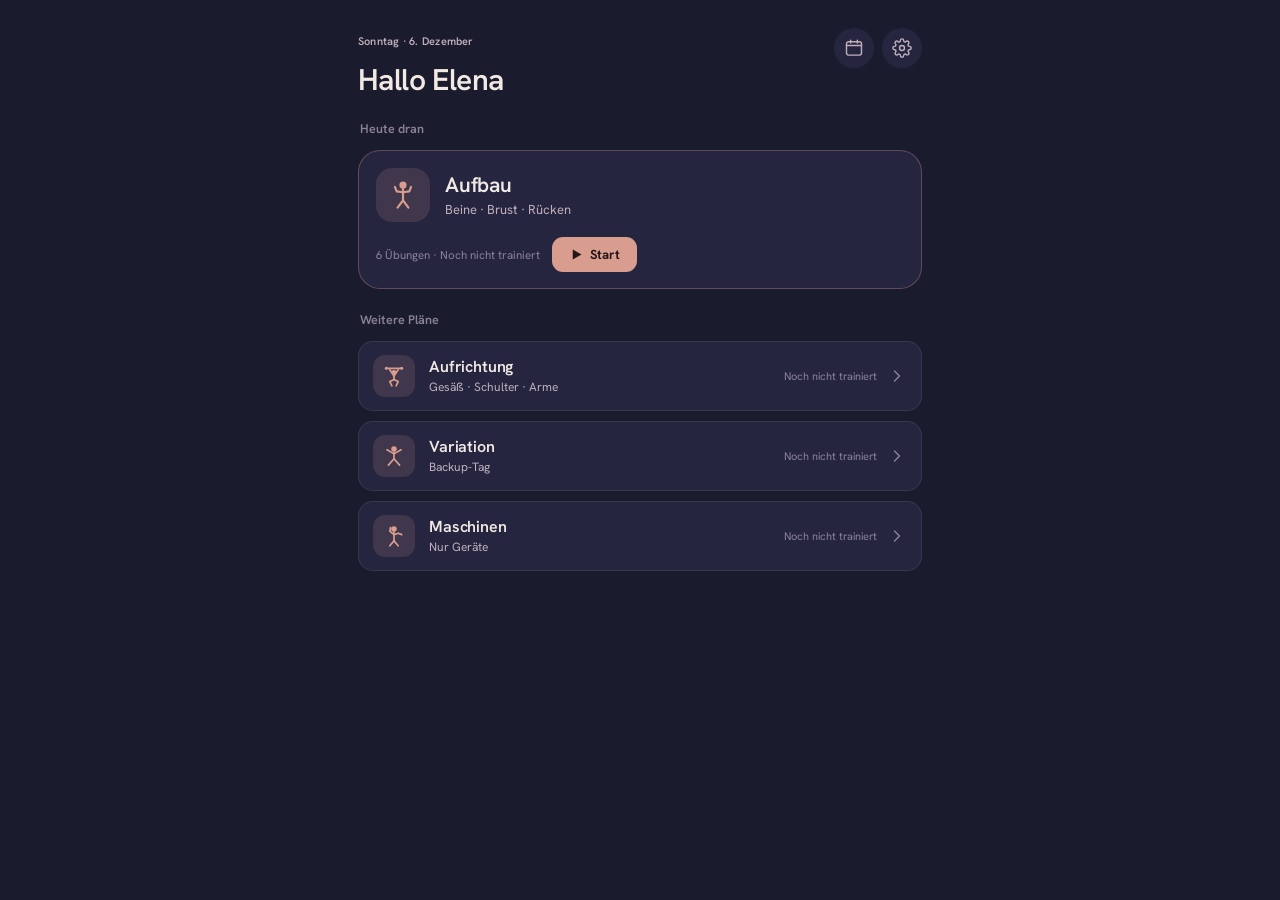
==== index.html @ 58142bbf "Redesign „Atelier" — Schritt 3: Aktives Training (Stepper-Logging) - Header mit Fortschritts-Ring (c" ====
<!DOCTYPE html>
<html lang="de">
<head>
  <meta charset="UTF-8" />
  <meta name="viewport" content="width=device-width, initial-scale=1.0, viewport-fit=cover" />
  <meta name="theme-color" content="#22223B" />
  <meta name="apple-mobile-web-app-capable" content="yes" />
  <meta name="apple-mobile-web-app-status-bar-style" content="black-translucent" />
  <meta name="apple-mobile-web-app-title" content="Gym" />
  <link rel="manifest" href="manifest.json" />
  <link rel="apple-touch-icon" href="icon-192.png" />
  <title>Gym</title>
  <link rel="preconnect" href="https://fonts.googleapis.com" />
  <link rel="preconnect" href="https://fonts.gstatic.com" crossorigin />
  <link href="https://fonts.googleapis.com/css2?family=Hanken+Grotesk:wght@400;500;600;700;800&display=swap" rel="stylesheet" />
  <link rel="stylesheet" href="styles.css" />
</head>
<body>
  <div id="app">
    <!-- Home -->
    <section id="view-home" class="view active">
      <header class="home-head">
        <div class="hh-row">
          <div>
            <p class="ovl" id="home-date">—</p>
            <h1 class="greeting">Hallo Elena</h1>
          </div>
          <div class="hh-actions">
            <button class="iconbtn" id="open-calendar" aria-label="Verlauf">
              <svg width="20" height="20" viewBox="0 0 24 24" fill="none" stroke="currentColor" stroke-width="1.7" stroke-linecap="round" stroke-linejoin="round"><rect x="3" y="4.5" width="18" height="16" rx="2.5"/><line x1="3" y1="9" x2="21" y2="9"/><line x1="8" y1="2.5" x2="8" y2="6"/><line x1="16" y1="2.5" x2="16" y2="6"/></svg>
            </button>
            <button class="iconbtn" id="open-settings" aria-label="Einstellungen">
              <svg width="20" height="20" viewBox="0 0 24 24" fill="none" stroke="currentColor" stroke-width="1.7" stroke-linecap="round" stroke-linejoin="round"><circle cx="12" cy="12" r="3"/><path d="M19.4 15a1.65 1.65 0 0 0 .33 1.82l.06.06a2 2 0 1 1-2.83 2.83l-.06-.06a1.65 1.65 0 0 0-1.82-.33 1.65 1.65 0 0 0-1 1.51V21a2 2 0 1 1-4 0v-.09A1.65 1.65 0 0 0 9 19.4a1.65 1.65 0 0 0-1.82.33l-.06.06a2 2 0 1 1-2.83-2.83l.06-.06a1.65 1.65 0 0 0 .33-1.82 1.65 1.65 0 0 0-1.51-1H3a2 2 0 1 1 0-4h.09A1.65 1.65 0 0 0 4.6 9a1.65 1.65 0 0 0-.33-1.82l-.06-.06a2 2 0 1 1 2.83-2.83l.06.06a1.65 1.65 0 0 0 1.82.33H9a1.65 1.65 0 0 0 1-1.51V3a2 2 0 1 1 4 0v.09a1.65 1.65 0 0 0 1 1.51 1.65 1.65 0 0 0 1.82-.33l.06-.06a2 2 0 1 1 2.83 2.83l-.06.06a1.65 1.65 0 0 0-.33 1.82V9a1.65 1.65 0 0 0 1.51 1H21a2 2 0 1 1 0 4h-.09a1.65 1.65 0 0 0-1.51 1z"/></svg>
            </button>
          </div>
        </div>
      </header>
      <div id="home-today"></div>
      <div id="home-recap"></div>
      <div id="home-plans"></div>
    </section>

    <!-- Calendar / Verlauf -->
    <section id="view-calendar" class="view">
      <header class="workout-header">
        <button class="icon-btn back-btn" id="back-from-calendar" aria-label="Zurück">
          <svg width="22" height="22" viewBox="0 0 24 24" fill="none" stroke="currentColor" stroke-width="1.8" stroke-linecap="round" stroke-linejoin="round"><polyline points="15 18 9 12 15 6"/></svg>
        </button>
        <div class="workout-title-wrap"><h2>Verlauf</h2></div>
        <div class="spacer"></div>
      </header>
      <div class="calendar-nav">
        <button class="icon-btn" id="cal-prev" aria-label="Vorheriger Monat">
          <svg width="20" height="20" viewBox="0 0 24 24" fill="none" stroke="currentColor" stroke-width="1.8" stroke-linecap="round" stroke-linejoin="round"><polyline points="15 18 9 12 15 6"/></svg>
        </button>
        <span class="calendar-month" id="cal-month">—</span>
        <button class="icon-btn" id="cal-next" aria-label="Nächster Monat">
          <svg width="20" height="20" viewBox="0 0 24 24" fill="none" stroke="currentColor" stroke-width="1.8" stroke-linecap="round" stroke-linejoin="round"><polyline points="9 18 15 12 9 6"/></svg>
        </button>
      </div>
      <div class="calendar-weekdays">
        <span>Mo</span><span>Di</span><span>Mi</span><span>Do</span><span>Fr</span><span>Sa</span><span>So</span>
      </div>
      <div class="calendar-grid" id="cal-grid"></div>
      <div class="calendar-detail" id="cal-detail"></div>
    </section>

    <!-- Workout -->
    <section id="view-workout" class="view">
      <header class="wk-head">
        <button class="iconbtn ghost back-btn" id="back-home" aria-label="Zurück">
          <svg width="22" height="22" viewBox="0 0 24 24" fill="none" stroke="currentColor" stroke-width="1.7" stroke-linecap="round" stroke-linejoin="round"><polyline points="15 18 9 12 15 6"/></svg>
        </button>
        <div class="wk-title">
          <h2 id="workout-title">Aufbau</h2>
          <p class="wk-sub" id="workout-sub"></p>
        </div>
        <div class="wk-ring" id="workout-ring" style="--p:0">
          <span id="workout-ring-label">0<i>/0</i></span>
        </div>
      </header>
      <p class="wk-tonnage" id="workout-tonnage" aria-live="polite"></p>

      <div class="warmup-banner" id="warmup-banner">
        <button class="warmup-chip" id="warmup-toggle">
          <span class="wu-left">
            <i class="wu-check" id="warmup-check"><svg width="12" height="12" viewBox="0 0 24 24" fill="none" stroke="currentColor" stroke-width="3" stroke-linecap="round" stroke-linejoin="round"><polyline points="20 6 9 17 4 12"/></svg></i>
            <span id="warmup-label">Warm-up</span>
          </span>
          <span class="wu-meta" id="warmup-meta">0/0</span>
        </button>
        <div class="warmup-content" id="warmup-content"></div>
      </div>

      <div class="exercise-list" id="exercise-list"></div>

      <button class="finish-btn" id="finish-workout">Training beenden</button>
    </section>

    <!-- Settings -->
    <section id="view-settings" class="view">
      <header class="workout-header">
        <button class="icon-btn back-btn" id="back-from-settings" aria-label="Zurück">
          <svg width="22" height="22" viewBox="0 0 24 24" fill="none" stroke="currentColor" stroke-width="1.8" stroke-linecap="round" stroke-linejoin="round"><polyline points="15 18 9 12 15 6"/></svg>
        </button>
        <div class="workout-title-wrap"><h2>Einstellungen</h2></div>
        <div class="spacer"></div>
      </header>
      <div class="settings-list">
        <label class="setting-row">
          <span>Timer-Sound</span>
          <input type="checkbox" id="setting-sound" />
          <span class="switch"></span>
        </label>
        <label class="setting-row">
          <span>Vibration</span>
          <input type="checkbox" id="setting-vibration" />
          <span class="switch"></span>
        </label>
        <label class="setting-row">
          <span>Standard-Pause (Sek.)</span>
          <input type="number" id="setting-rest" min="15" max="600" step="15" />
        </label>

        <div class="settings-section">Daten</div>
        <div class="setting-row split">
          <button class="text-btn" id="export-data">Exportieren</button>
          <button class="text-btn" id="import-data">Importieren</button>
        </div>

        <div class="settings-section danger-section">Zurücksetzen</div>
        <div class="setting-row">
          <span>Alle Daten löschen</span>
          <button class="text-btn danger-btn" id="reset-data">Zurücksetzen</button>
        </div>

        <p class="settings-footer">Deine Daten werden nur lokal auf diesem Gerät gespeichert.</p>
        <p class="settings-footer" id="storage-status"></p>
      </div>
    </section>

    <!-- Session-Summary nach "Training beenden" -->
    <div id="session-summary" class="session-summary hidden">
      <div class="session-summary-card">
        <div class="session-summary-title">Heute bewegt</div>
        <div>
          <span class="session-summary-value" id="session-summary-value">0</span>
          <span class="session-summary-unit">kg</span>
        </div>
      </div>
    </div>

    <!-- Rest-Timer Overlay -->
    <div id="timer-overlay" class="overlay hidden">
      <div class="timer-card">
        <p class="timer-label">Pause</p>
        <div class="timer-display" id="timer-display">01:30</div>
        <div class="timer-actions">
          <button class="text-btn" id="timer-minus">−15s</button>
          <button class="text-btn primary" id="timer-skip">Überspringen</button>
          <button class="text-btn" id="timer-plus">+15s</button>
        </div>
      </div>
    </div>

    <!-- Bottom Sheet (Confirm-Ersatz) -->
    <div id="sheet" class="sheet hidden" role="dialog" aria-modal="true">
      <div class="sheet-card">
        <h3 id="sheet-title"></h3>
        <p id="sheet-message"></p>
        <div class="sheet-actions">
          <button class="text-btn" id="sheet-cancel">Abbrechen</button>
          <button class="text-btn primary" id="sheet-confirm">OK</button>
        </div>
      </div>
    </div>

    <!-- Auswahl-Sheet (z. B. Alternativübungen) -->
    <div id="picker" class="sheet hidden" role="dialog" aria-modal="true">
      <div class="sheet-card">
        <h3 id="picker-title"></h3>
        <div id="picker-list" class="picker-list"></div>
        <div class="sheet-actions">
          <button class="text-btn" id="picker-cancel">Abbrechen</button>
        </div>
      </div>
    </div>

    <!-- Export-Fallback-Dialog (wenn Clipboard nicht verfügbar) -->
    <div id="export-dialog" class="sheet hidden" role="dialog" aria-modal="true">
      <div class="sheet-card">
        <h3>Daten exportieren</h3>
        <p>Markiere den Text und kopiere ihn manuell. Speichere ihn dann an einem sicheren Ort.</p>
        <textarea id="export-textarea" readonly rows="8"></textarea>
        <div class="sheet-actions">
          <button class="text-btn" id="export-dialog-close">Schliessen</button>
          <button class="text-btn primary" id="export-copy">Kopieren</button>
        </div>
      </div>
    </div>

    <!-- Import-Fallback-Dialog -->
    <div id="import-dialog" class="sheet hidden" role="dialog" aria-modal="true">
      <div class="sheet-card">
        <h3>Daten importieren</h3>
        <p>Füge hier den zuvor exportierten JSON-Text ein.</p>
        <textarea id="import-textarea" rows="8" placeholder='{"schemaVersion":1,...}'></textarea>
        <div class="sheet-actions">
          <button class="text-btn" id="import-dialog-close">Abbrechen</button>
          <button class="text-btn primary" id="import-apply">Übernehmen</button>
        </div>
      </div>
    </div>
  </div>

  <script src="exercises.js"></script>
  <script src="plan.js"></script>
  <script src="app.js"></script>
</body>
</html>
---- styles.css ----
:root {
  /* ── Atelier-Tokens (Redesign) ───────────────────────────── */
  /* Flächen */
  --bg: #1B1B2E;
  --surface: #252540;
  --surface-2: #31314F;
  --line: rgba(242, 233, 228, 0.09);

  /* Text */
  --text: #F2E9E4;
  --dim: #C0AFBA;
  --muted: #8B8298;

  /* Akzent (warmes Clay) */
  --accent: #D89D8E;
  --on-accent: #26161A;
  --accent-soft: rgba(216, 157, 142, 0.15);
  --accent-line: rgba(216, 157, 142, 0.32);

  /* Radien */
  --r: 22px;
  --r-sm: 15px;
  --r-xs: 11px;

  /* Typo */
  --ui: "Hanken Grotesk", -apple-system, BlinkMacSystemFont, system-ui, sans-serif;

  /* ── Alias / Bestand (bis alle Screens umgebaut sind) ────── */
  --text-dim: var(--dim);
  --accent-strong: #E3B4A6;
  --danger: #E5A8A1;
  --radius: var(--r-sm);
  --radius-lg: var(--r);
  --shadow: none;
  --font: var(--ui);
}

* {
  box-sizing: border-box;
  -webkit-tap-highlight-color: transparent;
}

html, body {
  margin: 0;
  padding: 0;
  background: var(--bg);
  color: var(--text);
  font-family: var(--font);
  font-size: 16px;
  line-height: 1.5;
  -webkit-font-smoothing: antialiased;
  overscroll-behavior-y: contain;
}

body {
  min-height: 100vh;
  padding: env(safe-area-inset-top) env(safe-area-inset-right) env(safe-area-inset-bottom) env(safe-area-inset-left);
}

button {
  font-family: inherit;
  font-size: inherit;
  border: none;
  background: none;
  color: inherit;
  cursor: pointer;
}

input, textarea {
  font-family: inherit;
  font-size: 16px; /* ≥16px → kein iOS-Safari-Zoom beim Fokus */
  color: inherit;
}

h1, h2, h3 {
  margin: 0;
  font-weight: 600;
  letter-spacing: -0.01em;
}

/* Views */
.view {
  display: none;
  min-height: 100vh;
  padding: 20px 18px 100px;
  max-width: 600px;
  margin: 0 auto;
  animation: fadeIn 0.22s ease;
}

.view.active { display: block; }

@keyframes fadeIn {
  from { opacity: 0; transform: translateY(4px); }
  to   { opacity: 1; transform: translateY(0); }
}

/* ── Geteilte Bausteine (Atelier) ── */
.ovl { font-size: 11px; font-weight: 600; color: var(--dim); letter-spacing: .02em; margin: 0; display: inline-block; white-space: nowrap; }
.section-label { font-size: 12.5px; font-weight: 600; color: var(--muted); margin: 0 2px 11px; }
.rest-label-sec { margin-top: 22px; }

.iconbtn {
  width: 40px; height: 40px; border-radius: 50%;
  background: var(--surface); color: var(--dim);
  display: grid; place-items: center; flex: 0 0 auto;
  transition: background .18s, color .18s;
}
.iconbtn:active { background: var(--surface-2); color: var(--text); }
.iconbtn.ghost { background: transparent; }
.iconbtn.ghost:active { background: var(--surface); }

.mascot, .mascot svg { display: block; width: 100%; height: 100%; }
.figure, .figure svg { display: block; width: 100%; height: 100%; }

/* ── Home ── */
.home-head { padding: 8px 0 18px; }
.hh-row { display: flex; justify-content: space-between; align-items: flex-start; gap: 12px; }
.hh-actions { display: flex; gap: 8px; flex: 0 0 auto; }
.greeting { margin: 5px 0 0; font-weight: 600; font-size: 30px; letter-spacing: -0.02em; white-space: nowrap; }

.today-card {
  display: flex; flex-direction: column; gap: 15px; width: 100%; text-align: left;
  background: var(--surface); border: 1px solid var(--accent-line); border-radius: var(--r);
  padding: 17px 17px 16px; margin-bottom: 8px;
  transition: transform .14s, background .14s;
}
.today-card:active { transform: scale(0.99); }
.today-top { display: flex; align-items: center; gap: 15px; }
.today-mascot { width: 54px; height: 54px; flex: 0 0 auto; border-radius: 16px; background: var(--accent-soft); color: var(--accent); display: grid; place-items: center; padding: 9px; }
.today-main { flex: 1; min-width: 0; display: flex; flex-direction: column; gap: 3px; }
.today-name { font-size: 21px; font-weight: 600; letter-spacing: -0.01em; }
.today-muscles { font-size: 13px; color: var(--dim); }
.today-foot { display: flex; align-items: center; justify-content: space-between; gap: 12px; }
.today-meta { font-size: 11.5px; color: var(--muted); }
.today-go { flex: 0 0 auto; display: inline-flex; align-items: center; gap: 6px; font-size: 13px; font-weight: 700; color: var(--on-accent); background: var(--accent); padding: 9px 17px; border-radius: var(--r-xs); }

.recap { display: grid; grid-template-columns: repeat(3, 1fr); background: var(--surface); border: 1px solid var(--line); border-radius: var(--r-sm); overflow: hidden; }
.recap-cell { display: flex; flex-direction: column; align-items: center; gap: 3px; padding: 15px 4px; position: relative; }
.recap-cell + .recap-cell::before { content: ''; position: absolute; left: 0; top: 24%; height: 52%; width: 1px; background: var(--line); }
.recap-n { font-size: 21px; font-weight: 700; letter-spacing: -0.02em; color: var(--accent); font-variant-numeric: tabular-nums; white-space: nowrap; }
.recap-l { font-size: 10.5px; font-weight: 500; color: var(--muted); white-space: nowrap; }

.day-list { display: flex; flex-direction: column; gap: 10px; }
.day-card {
  display: flex; align-items: center; gap: 14px; width: 100%;
  background: var(--surface); border: 1px solid var(--line); border-radius: var(--r-sm);
  padding: 13px 14px; text-align: left; transition: transform .14s, background .14s;
}
.day-card:active { transform: scale(0.985); background: var(--surface-2); }
.day-badge { width: 42px; height: 42px; flex: 0 0 auto; border-radius: 12px; display: grid; place-items: center; padding: 7px; color: var(--accent); background: var(--accent-soft); }
.day-main { flex: 1; min-width: 0; display: flex; flex-direction: column; gap: 2px; }
.day-name { font-size: 16px; font-weight: 600; letter-spacing: -0.01em; }
.day-muscles { font-size: 12px; color: var(--dim); }
.day-last { font-size: 11px; color: var(--muted); flex: 0 0 auto; white-space: nowrap; }
.day-chev { color: var(--muted); flex: 0 0 auto; margin-left: -4px; display: grid; place-items: center; }

/* Header (Workout, Settings) */
.workout-header {
  display: flex; align-items: center; gap: 12px;
  padding: 6px 0 20px;
}

.icon-btn {
  width: 40px; height: 40px;
  display: grid; place-items: center;
  color: var(--text-dim);
  border-radius: 20px;
  flex-shrink: 0;
}
.icon-btn:active { background: var(--surface); }

.workout-title-wrap { flex: 1; min-width: 0; }
.workout-title-wrap h2 {
  font-size: 22px;
  white-space: nowrap;
  overflow: hidden;
  text-overflow: ellipsis;
}
.workout-progress {
  margin: 2px 0 0;
  font-size: 13px;
  color: var(--text-dim);
  white-space: nowrap;
  overflow: hidden;
  text-overflow: ellipsis;
}
.spacer { width: 40px; flex-shrink: 0; }

/* ── Workout-Header (Atelier) ── */
.wk-head { display: flex; align-items: center; gap: 12px; padding: 6px 0 16px; }
.wk-title { flex: 1; min-width: 0; }
.wk-title h2 { margin: 0; font-size: 24px; font-weight: 600; letter-spacing: -0.02em; white-space: nowrap; overflow: hidden; text-overflow: ellipsis; }
.wk-sub { margin: 2px 0 0; font-size: 12.5px; color: var(--dim); white-space: nowrap; overflow: hidden; text-overflow: ellipsis; }
.wk-ring { width: 48px; height: 48px; flex: 0 0 auto; border-radius: 50%;
  background: conic-gradient(var(--accent) calc(var(--p) * 1%), var(--surface-2) 0); display: grid; place-items: center; }
.wk-ring span { width: 38px; height: 38px; border-radius: 50%; background: var(--bg); display: flex; align-items: center; justify-content: center;
  font-size: 12px; font-weight: 700; font-variant-numeric: tabular-nums; white-space: nowrap; letter-spacing: -0.02em; }
.wk-ring span i { color: var(--muted); font-style: normal; font-weight: 500; font-size: 9.5px; }
.wk-tonnage { margin: -6px 0 14px; text-align: right; font-size: 12px; font-weight: 600; color: var(--accent);
  font-variant-numeric: tabular-nums; min-height: 15px; }

/* ── Warm-up-Chip ── */
.warmup-banner { margin-bottom: 13px; }
.warmup-chip { display: flex; align-items: center; justify-content: space-between; width: 100%;
  background: var(--surface); border: 1px solid var(--line); border-radius: var(--r-sm); padding: 11px 15px; transition: background .15s; }
.warmup-chip:active { background: var(--surface-2); }
.wu-left { display: flex; align-items: center; gap: 9px; font-size: 13.5px; font-weight: 500; }
.wu-check { width: 19px; height: 19px; flex: 0 0 auto; border-radius: 50%; display: grid; place-items: center;
  background: var(--surface-2); color: transparent; transition: background .15s, color .15s; }
.wu-check.on { background: var(--accent); color: var(--on-accent); }
.wu-meta { font-size: 11.5px; color: var(--muted); }
.warmup-content { display: none; padding: 4px 4px 2px; }
.warmup-banner.open .warmup-content { display: block; }
.warmup-item { display: flex; align-items: center; gap: 11px; padding: 9px 4px; border-top: 1px solid var(--line); font-size: 13px; color: var(--dim); }
.warmup-item:first-of-type { border-top: none; }
.warmup-item.done .warmup-text { color: var(--muted); text-decoration: line-through; }
.warmup-check { width: 26px; height: 26px; flex: 0 0 auto; border-radius: 8px; background: var(--surface-2);
  border: 1px solid var(--line); display: grid; place-items: center; color: var(--muted); transition: all .15s; }
.warmup-check:active { transform: scale(0.94); }
.warmup-check.done { background: var(--accent); border-color: var(--accent); color: var(--on-accent); }
.warmup-check.done svg { display: block; }
.warmup-check svg { display: none; }
.warmup-text { flex: 1; line-height: 1.4; }

/* ── Übungs-Karte (Atelier) ── */
.exercise-list { display: flex; flex-direction: column; gap: 11px; }
.ex-card { background: var(--surface); border: 1px solid var(--line); border-radius: var(--r); padding: 16px; scroll-margin-top: 12px; }
.ex-card.open { border-color: var(--accent-line); }
.ex-head { display: flex; align-items: center; gap: 13px; width: 100%; text-align: left; }
.ex-figure { width: 54px; height: 54px; flex: 0 0 auto; border-radius: 14px; background: var(--bg); padding: 5px; overflow: hidden; }
.ex-figure svg { width: 100%; height: 100%; display: block; }
.ex-meta { flex: 1; min-width: 0; }
.ex-meta h3 { margin: 0; font-size: 17px; font-weight: 600; letter-spacing: -0.01em; }
.ex-meta p { margin: 3px 0 0; font-size: 12px; color: var(--dim); }
.ex-pos { font-size: 12px; font-weight: 600; color: var(--muted); font-variant-numeric: tabular-nums; flex: 0 0 auto; }
.ex-chev { color: var(--muted); flex: 0 0 auto; display: grid; place-items: center; transition: transform .2s ease; }
.ex-card.open .ex-chev { transform: rotate(180deg); }
.ex-body { display: none; margin-top: 14px; }
.ex-card.open .ex-body { display: block; }

/* Overload-Hinweis */
.oh-hint { display: flex; align-items: center; gap: 7px; font-size: 12px; color: var(--dim);
  background: var(--accent-soft); border-radius: var(--r-xs); padding: 9px 12px; margin: 0 0 12px; }
.oh-hint svg { color: var(--accent); flex: 0 0 auto; }
.oh-hint b { color: var(--text); font-weight: 600; }

/* Satz-Stack */
.set-stack { display: flex; flex-direction: column; gap: 9px; }
.set { display: flex; align-items: center; gap: 10px; padding: 7px 4px; border-radius: var(--r-sm); }
.set-n { width: 20px; flex: 0 0 auto; text-align: center; font-size: 13px; font-weight: 700; color: var(--muted); font-variant-numeric: tabular-nums; }
.set.done { opacity: .5; }
.set.next { opacity: .62; }
.set.active { background: var(--accent-soft); padding: 11px 9px; margin: 0 -5px; }
.set-read { flex: 1; font-size: 15px; font-weight: 600; color: var(--text); font-variant-numeric: tabular-nums; }
.set-read i { font-style: normal; color: var(--muted); font-weight: 500; margin: 0 6px; }
.set-mark { width: 30px; height: 30px; flex: 0 0 auto; border-radius: 9px; border: 1.6px solid var(--line); display: grid; place-items: center; color: var(--on-accent); }
.set-mark.ok { background: var(--accent); border-color: var(--accent); }

/* Stepper (Hybrid: ± und Tippen) */
.stepper { flex: 1; display: flex; align-items: center; justify-content: space-between; background: var(--bg); border-radius: 11px; padding: 4px; gap: 2px; }
.stepper .step { width: 34px; height: 34px; flex: 0 0 auto; border-radius: 8px; display: grid; place-items: center; color: var(--text); transition: background .12s; }
.stepper .step:active { background: var(--surface-2); }
.stepper .val { display: flex; align-items: baseline; gap: 3px; min-width: 0; }
.stepper .val input { width: 3.2ch; border: none; background: none; outline: none; color: var(--text); text-align: center;
  font: inherit; font-size: 16px; font-weight: 700; font-variant-numeric: tabular-nums; padding: 0; }
.stepper .val i { font-style: normal; font-size: 10px; font-weight: 600; color: var(--muted); }
.set-go { width: 42px; height: 42px; flex: 0 0 auto; border-radius: 12px; background: var(--accent); color: var(--on-accent); display: grid; place-items: center; transition: transform .12s; }
.set-go:active { transform: scale(0.92); }

/* aktiver Satz, seitengetrennt (L/R) */
.set.active.split { align-items: center; }
.set.active.split .set-sides { flex: 1; display: flex; flex-direction: column; gap: 8px; min-width: 0; }
.set.active.split .side { display: flex; align-items: center; gap: 8px; }
.set.active.split .side-l { width: 14px; flex: 0 0 auto; font-size: 12px; font-weight: 700; color: var(--muted); text-align: center; }

/* Segmented Control (L/R) */
.seg { display: flex; background: var(--bg); border: 1px solid var(--line); border-radius: var(--r-sm); padding: 4px; margin-bottom: 12px; }
.seg button { flex: 1; padding: 9px; font-size: 13px; font-weight: 600; color: var(--dim); border-radius: calc(var(--r-sm) - 4px); transition: .15s; }
.seg button.on { background: var(--accent); color: var(--on-accent); }

/* Notiz im Training */
.note-toggle { display: flex; align-items: center; gap: 9px; width: 100%; text-align: left; margin-top: 14px;
  padding: 11px 13px; background: var(--bg); border: 1px dashed var(--line); border-radius: var(--r-sm); font-size: 12.5px; color: var(--dim); transition: border-color .15s; }
.note-toggle:active { border-color: var(--accent-line); }
.note-toggle > svg { color: var(--accent); flex: 0 0 auto; }
.note-peek { white-space: nowrap; overflow: hidden; text-overflow: ellipsis; }
.note-edit { margin-top: 14px; padding: 13px; background: var(--bg); border: 1px solid var(--accent-line); border-radius: var(--r-sm); }
.note-ovl { display: flex; align-items: center; gap: 6px; margin-bottom: 8px; }
.note-ovl svg { color: var(--accent); }
.note-edit textarea { width: 100%; border: none; background: none; resize: none; color: var(--text); font: inherit; font-size: 13.5px; line-height: 1.5; outline: none; }
.note-edit textarea::placeholder { color: var(--muted); }

/* Übung tauschen */
.ex-swap { display: inline-flex; align-items: center; gap: 8px; margin-top: 14px; padding: 9px 13px;
  background: transparent; border: 1px solid var(--line); border-radius: var(--r-xs); color: var(--dim); font: inherit; font-size: 13px; transition: color .15s, border-color .15s; }
.ex-swap:active { color: var(--accent); border-color: var(--accent-line); }
.ex-swap svg { flex: 0 0 auto; }

/* Auswahl-Picker */
.picker-list {
  display: flex;
  flex-direction: column;
  gap: 8px;
  margin: 4px 0 8px;
}
.picker-option {
  display: flex;
  flex-direction: column;
  align-items: flex-start;
  gap: 2px;
  width: 100%;
  text-align: left;
  padding: 12px 14px;
  background: var(--bg);
  border: 1px solid rgba(154, 140, 152, 0.25);
  border-radius: 12px;
  color: var(--text);
  font: inherit;
  cursor: pointer;
  transition: border-color 0.15s ease;
}
.picker-option:hover,
.picker-option:active { border-color: var(--accent); }
.picker-option-label { font-size: 15px; font-weight: 500; }
.picker-option-sub { font-size: 12px; color: var(--muted); }

/* Finish-Button */
.finish-btn {
  width: 100%;
  margin-top: 24px;
  padding: 16px;
  background: var(--accent);
  color: var(--bg);
  border-radius: var(--radius);
  font-weight: 600;
  font-size: 16px;
  letter-spacing: 0.02em;
}
.finish-btn:active { background: var(--accent-strong); }

/* Timer Overlay — non-blocking: only the card catches taps */
.overlay {
  position: fixed;
  inset: 0;
  display: grid;
  place-items: end center;
  z-index: 100;
  padding: 0 16px 24px;
  pointer-events: none;
}
.overlay::before {
  content: "";
  position: absolute;
  inset: 0;
  background: linear-gradient(to top, rgba(34,34,59,0.78), rgba(34,34,59,0));
  pointer-events: none;
}
.overlay.hidden { display: none; }

.timer-card {
  position: relative;
  background: var(--surface);
  border-radius: var(--radius-lg);
  padding: 22px 22px 18px;
  width: 100%;
  max-width: 420px;
  text-align: center;
  box-shadow: 0 12px 40px rgba(0,0,0,0.55);
  pointer-events: auto;
  border: 1px solid rgba(154, 140, 152, 0.18);
}
.timer-label {
  font-size: 12px;
  color: var(--text-dim);
  margin: 0 0 6px;
  letter-spacing: 0.14em;
  text-transform: uppercase;
}
.timer-display {
  font-size: 56px;
  font-weight: 200;
  font-variant-numeric: tabular-nums;
  letter-spacing: -0.02em;
  color: var(--text);
  margin-bottom: 16px;
}
.timer-actions { display: flex; gap: 8px; justify-content: space-between; }

.text-btn {
  padding: 10px 16px;
  border-radius: 10px;
  font-size: 14px;
  color: var(--text-dim);
  background: var(--bg);
  font-weight: 500;
  flex: 1;
}
.text-btn:active { background: var(--surface-2); }
.text-btn.primary {
  background: var(--accent);
  color: var(--bg);
  font-weight: 600;
}
.text-btn.primary:active { background: var(--accent-strong); }
.text-btn.primary.danger {
  background: var(--danger);
  color: var(--bg);
}
.text-btn.danger-btn {
  color: var(--danger);
}

/* Settings */
.settings-list { display: flex; flex-direction: column; gap: 4px; }

.settings-section {
  font-size: 11px;
  color: var(--muted);
  text-transform: uppercase;
  letter-spacing: 0.12em;
  margin: 20px 4px 4px;
}
.settings-section.danger-section { color: var(--danger); }

.setting-row {
  display: flex;
  align-items: center;
  justify-content: space-between;
  background: var(--surface);
  padding: 14px 18px;
  border-radius: var(--radius);
  font-size: 15px;
}
.setting-row.split { gap: 10px; padding: 10px; }
.setting-row.split .text-btn { flex: 1; }

.setting-row input[type="number"] {
  width: 80px;
  background: var(--bg);
  border: 1px solid rgba(154, 140, 152, 0.18);
  border-radius: 8px;
  padding: 6px 10px;
  text-align: center;
}
.setting-row input[type="checkbox"] { display: none; }

.switch {
  position: relative;
  display: inline-block;
  width: 44px; height: 26px;
  background: var(--bg);
  border-radius: 13px;
  transition: background 0.2s ease;
}
.switch::after {
  content: "";
  position: absolute;
  top: 3px; left: 3px;
  width: 20px; height: 20px;
  background: var(--muted);
  border-radius: 50%;
  transition: all 0.2s ease;
}
.setting-row input[type="checkbox"]:checked + .switch { background: var(--accent); }
.setting-row input[type="checkbox"]:checked + .switch::after { left: 21px; background: var(--bg); }

.settings-footer {
  text-align: center;
  font-size: 12px;
  color: var(--muted);
  margin-top: 14px;
}

/* Bottom Sheet (Confirm-Ersatz, Import/Export-Fallback) */
.sheet {
  position: fixed;
  inset: 0;
  z-index: 200;
  display: flex;
  align-items: flex-end;
  justify-content: center;
  background: rgba(34, 34, 59, 0);
  backdrop-filter: blur(0px);
  -webkit-backdrop-filter: blur(0px);
  transition: background 0.22s ease, backdrop-filter 0.22s ease;
}
.sheet.visible {
  background: rgba(34, 34, 59, 0.55);
  backdrop-filter: blur(6px);
  -webkit-backdrop-filter: blur(6px);
}
.sheet.hidden { display: none; }

.sheet-card {
  background: var(--surface);
  border-radius: var(--radius-lg) var(--radius-lg) 0 0;
  padding: 22px 22px calc(22px + env(safe-area-inset-bottom));
  width: 100%;
  max-width: 600px;
  box-shadow: 0 -10px 40px rgba(0, 0, 0, 0.5);
  transform: translateY(100%);
  transition: transform 0.24s cubic-bezier(0.22, 0.7, 0.3, 1);
  border: 1px solid rgba(154, 140, 152, 0.15);
  border-bottom: none;
}
.sheet.visible .sheet-card { transform: translateY(0); }

.sheet-card h3 {
  font-size: 18px;
  margin: 0 0 6px;
}
.sheet-card p {
  margin: 0 0 18px;
  color: var(--text-dim);
  font-size: 14px;
}
.sheet-card textarea {
  width: 100%;
  background: var(--bg);
  color: var(--text);
  border: 1px solid rgba(154, 140, 152, 0.18);
  border-radius: 10px;
  padding: 10px;
  resize: vertical;
  margin-bottom: 16px;
  font-family: ui-monospace, SFMono-Regular, Menlo, monospace;
}
.sheet-actions { display: flex; gap: 8px; }

/* Animation für SVGs */
@keyframes pulse-svg {
  0%, 100% { transform: scale(1); }
  50%      { transform: scale(1.04); }
}
.exercise-svg svg { animation: pulse-svg 3s ease-in-out infinite; }

/* PR-Badge */
.pr-badge {
  display: inline-block;
  background: var(--accent);
  color: var(--bg);
  font-size: 10px;
  font-weight: 700;
  padding: 2px 6px;
  border-radius: 6px;
  letter-spacing: 0.08em;
  margin-left: 6px;
  vertical-align: middle;
}
.set-pr {
  grid-column: 4;
  justify-self: end;
  margin-top: -4px;
}

/* Mini-Verlauf (letzte Sessions) */
.exercise-history {
  margin: 4px 0 12px;
  padding: 10px 12px;
  background: var(--bg);
  border-radius: 10px;
  font-size: 12px;
  color: var(--text-dim);
}
.exercise-history-title {
  font-size: 10px;
  text-transform: uppercase;
  letter-spacing: 0.12em;
  color: var(--muted);
  margin-bottom: 8px;
}
.exercise-history-list {
  display: flex;
  gap: 10px;
  justify-content: space-between;
  align-items: flex-end;
}
.exercise-history-item {
  flex: 1;
  display: flex;
  flex-direction: column;
  align-items: center;
  gap: 4px;
  min-width: 0;
}
.exercise-history-bar {
  width: 100%;
  background: var(--accent);
  border-radius: 4px 4px 0 0;
  min-height: 4px;
}
.exercise-history-weight {
  font-size: 11px;
  font-weight: 600;
  color: var(--text);
  font-variant-numeric: tabular-nums;
}
.exercise-history-date {
  font-size: 10px;
  color: var(--muted);
  white-space: nowrap;
}
.exercise-history-empty {
  text-align: center;
  color: var(--muted);
  font-style: italic;
  font-size: 12px;
}

/* Erfolgs-/Tonnage-Karte am Ende einer Session */
.session-summary {
  position: fixed;
  inset: 0;
  background: var(--bg);
  z-index: 150;
  display: grid;
  place-items: center;
  padding: 24px;
  animation: fadeIn 0.3s ease;
}
.session-summary.hidden { display: none; }
.session-summary-card {
  background: var(--surface);
  border-radius: var(--radius-lg);
  padding: 36px 28px;
  text-align: center;
  max-width: 420px;
  width: 100%;
  box-shadow: var(--shadow);
}
.session-summary-title {
  font-size: 14px;
  color: var(--text-dim);
  text-transform: uppercase;
  letter-spacing: 0.16em;
  margin-bottom: 16px;
}
.session-summary-value {
  font-size: 48px;
  font-weight: 200;
  color: var(--accent);
  font-variant-numeric: tabular-nums;
  letter-spacing: -0.02em;
}
.session-summary-unit {
  font-size: 24px;
  margin-left: 6px;
  color: var(--text-dim);
}

/* Kalender */
.calendar-nav {
  display: flex;
  align-items: center;
  justify-content: space-between;
  margin-bottom: 12px;
}
.calendar-month {
  font-size: 16px;
  font-weight: 600;
  color: var(--text);
}
.calendar-weekdays {
  display: grid;
  grid-template-columns: repeat(7, 1fr);
  gap: 4px;
  margin-bottom: 6px;
}
.calendar-weekdays span {
  text-align: center;
  font-size: 11px;
  color: var(--muted);
  text-transform: uppercase;
  letter-spacing: 0.08em;
  padding: 4px 0;
}
.calendar-grid {
  display: grid;
  grid-template-columns: repeat(7, 1fr);
  gap: 4px;
  margin-bottom: 18px;
}
.calendar-day {
  aspect-ratio: 1;
  display: grid;
  place-items: center;
  font-size: 14px;
  color: var(--text-dim);
  background: var(--surface);
  border-radius: 10px;
  border: 1px solid transparent;
  position: relative;
}
.calendar-day.empty {
  background: transparent;
}
.calendar-day.today {
  border-color: var(--muted);
}
.calendar-day.has-workout {
  background: var(--accent);
  color: var(--bg);
  font-weight: 600;
  cursor: pointer;
}
.calendar-day.has-workout.selected {
  outline: 2px solid var(--text);
  outline-offset: 2px;
}
.calendar-detail:empty { display: none; }
.calendar-detail {
  background: var(--surface);
  border-radius: var(--radius);
  padding: 16px;
  margin-bottom: 18px;
}
.calendar-session {
  border-top: 1px solid rgba(154, 140, 152, 0.15);
  padding: 14px 0 4px;
}
.calendar-session:first-child {
  border-top: none;
  padding-top: 0;
}
.calendar-session-head {
  display: flex;
  align-items: baseline;
  justify-content: space-between;
  margin-bottom: 10px;
}
.calendar-session-day {
  font-size: 16px;
  font-weight: 600;
  color: var(--text);
}
.calendar-session-head-right {
  display: flex;
  align-items: center;
  gap: 10px;
}
.calendar-session-tonnage {
  font-size: 12px;
  color: var(--accent);
  font-variant-numeric: tabular-nums;
}
.calendar-session-delete {
  display: flex;
  align-items: center;
  justify-content: center;
  width: 30px;
  height: 30px;
  border: none;
  border-radius: 8px;
  background: transparent;
  color: var(--muted);
  cursor: pointer;
  -webkit-tap-highlight-color: transparent;
  transition: color 0.15s ease, background 0.15s ease;
}
.calendar-session-delete:hover,
.calendar-session-delete:active {
  color: var(--danger, #e06c75);
  background: rgba(224, 108, 117, 0.12);
}
.calendar-session-ex {
  font-size: 13px;
  color: var(--text-dim);
  padding: 4px 0;
}
.calendar-session-ex-name {
  font-weight: 500;
  color: var(--text);
}
.calendar-session-ex-sets {
  color: var(--muted);
  font-size: 12px;
  font-variant-numeric: tabular-nums;
}
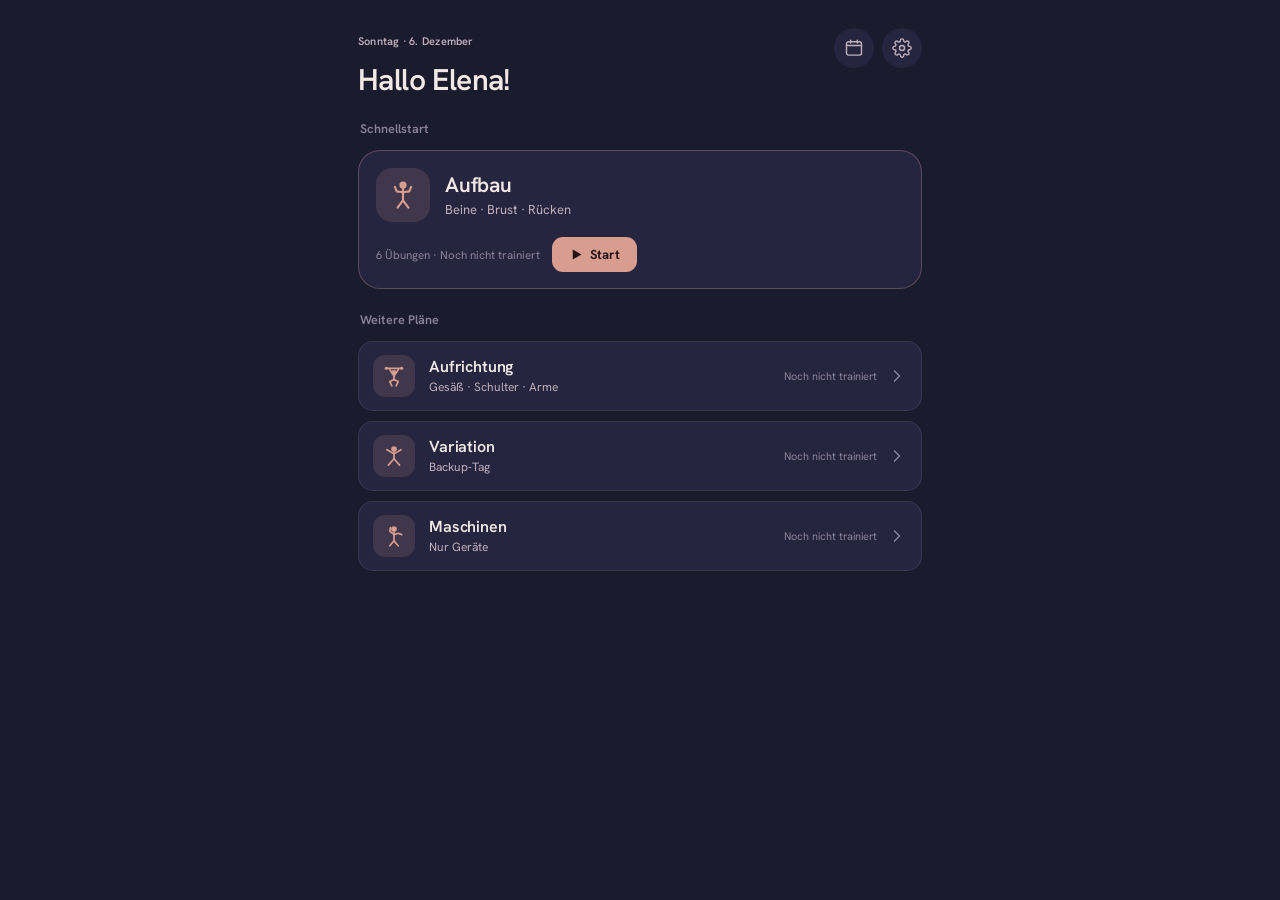
==== commit eac26bc1: "Redesign „Atelier" — Schritt 4: Übungsdetail + Schnellstart-Karte - Neuer Screen #view-exercise: Her" ====
--- a/index.html
+++ b/index.html
@@ -23,7 +23,7 @@
         <div class="hh-row">
           <div>
             <p class="ovl" id="home-date">—</p>
-            <h1 class="greeting">Hallo Elena</h1>
+            <h1 class="greeting">Hallo Elena!</h1>
           </div>
           <div class="hh-actions">
             <button class="iconbtn" id="open-calendar" aria-label="Verlauf">
@@ -95,6 +95,28 @@
       <div class="exercise-list" id="exercise-list"></div>
 
       <button class="finish-btn" id="finish-workout">Training beenden</button>
+    </section>
+
+    <!-- Übungsdetail -->
+    <section id="view-exercise" class="view">
+      <header class="wk-head">
+        <button class="iconbtn ghost" id="detail-back" aria-label="Zurück">
+          <svg width="22" height="22" viewBox="0 0 24 24" fill="none" stroke="currentColor" stroke-width="1.7" stroke-linecap="round" stroke-linejoin="round"><polyline points="15 18 9 12 15 6"/></svg>
+        </button>
+        <div class="wk-title">
+          <h2 class="ex-detail-title" id="detail-title"></h2>
+          <p class="wk-sub" id="detail-sub"></p>
+        </div>
+        <button class="iconbtn ghost" id="detail-swap" aria-label="Übung tauschen">
+          <svg width="20" height="20" viewBox="0 0 24 24" fill="none" stroke="currentColor" stroke-width="1.7" stroke-linecap="round" stroke-linejoin="round"><polyline points="17 2 21 6 17 10"/><path d="M3 6h18"/><polyline points="7 14 3 18 7 22"/><path d="M21 18H3"/></svg>
+        </button>
+      </header>
+      <div class="detail-hero"><span class="detail-figure" id="detail-figure"></span></div>
+      <div class="tag-row" id="detail-tags"></div>
+      <div class="scheme-row" id="detail-scheme"></div>
+      <div id="detail-seg"></div>
+      <div class="note-card" id="detail-note"></div>
+      <div id="detail-alts"></div>
     </section>
 
     <!-- Settings -->
--- a/styles.css
+++ b/styles.css
@@ -297,6 +297,37 @@
 .ex-swap:active { color: var(--accent); border-color: var(--accent-line); }
 .ex-swap svg { flex: 0 0 auto; }
 
+/* Kopf: Figur (→ Detail) + Toggle (auf/zu) getrennt klickbar */
+.ex-toggle { flex: 1; min-width: 0; display: flex; align-items: center; gap: 13px; text-align: left; }
+.ex-figure { cursor: pointer; }
+
+/* ── Übungsdetail-Screen ── */
+.ex-detail-title { font-size: 21px !important; }
+.detail-hero { height: 128px; border-radius: var(--r); background: var(--surface); border: 1px solid var(--line);
+  display: grid; place-items: center; margin-bottom: 15px; }
+.detail-figure { width: 104px; height: 104px; display: block; }
+.detail-figure svg { width: 100%; height: 100%; display: block; }
+.tag-row { display: flex; flex-wrap: wrap; gap: 7px; margin-bottom: 16px; }
+.tag { font-size: 11.5px; font-weight: 500; color: var(--dim); background: var(--surface); border: 1px solid var(--line);
+  padding: 5px 11px; border-radius: var(--r-xs); }
+.scheme-row { display: flex; gap: 9px; margin-bottom: 14px; }
+.scheme { flex: 1; background: var(--surface); border: 1px solid var(--line); border-radius: var(--r-sm); padding: 11px 13px;
+  display: flex; flex-direction: column; gap: 4px; }
+.scheme b { font-size: 16px; font-weight: 700; letter-spacing: -0.01em; font-variant-numeric: tabular-nums; white-space: nowrap; }
+.note-card { background: var(--surface); border: 1px solid var(--line); border-left: 2.5px solid var(--accent-line);
+  border-radius: var(--r-sm); padding: 14px 15px; margin-bottom: 22px; }
+.note-card p { margin: 0; font-size: 13.5px; line-height: 1.55; color: var(--dim); }
+.alt-list { display: flex; flex-direction: column; gap: 9px; }
+.alt { display: flex; align-items: center; gap: 12px; width: 100%; background: var(--surface); border: 1px solid var(--line);
+  border-radius: var(--r-sm); padding: 10px 13px; text-align: left; transition: background .14s; }
+.alt:active { background: var(--surface-2); }
+.alt-figure { width: 42px; height: 42px; flex: 0 0 auto; border-radius: 11px; background: var(--bg); padding: 4px; overflow: hidden; }
+.alt-figure svg { width: 100%; height: 100%; display: block; }
+.alt-main { flex: 1; min-width: 0; display: flex; flex-direction: column; gap: 2px; }
+.alt-main b { font-size: 14.5px; font-weight: 600; }
+.alt-main span { font-size: 11.5px; color: var(--muted); }
+.alt-swap { color: var(--accent); flex: 0 0 auto; display: grid; place-items: center; }
+
 /* Auswahl-Picker */
 .picker-list {
   display: flex;
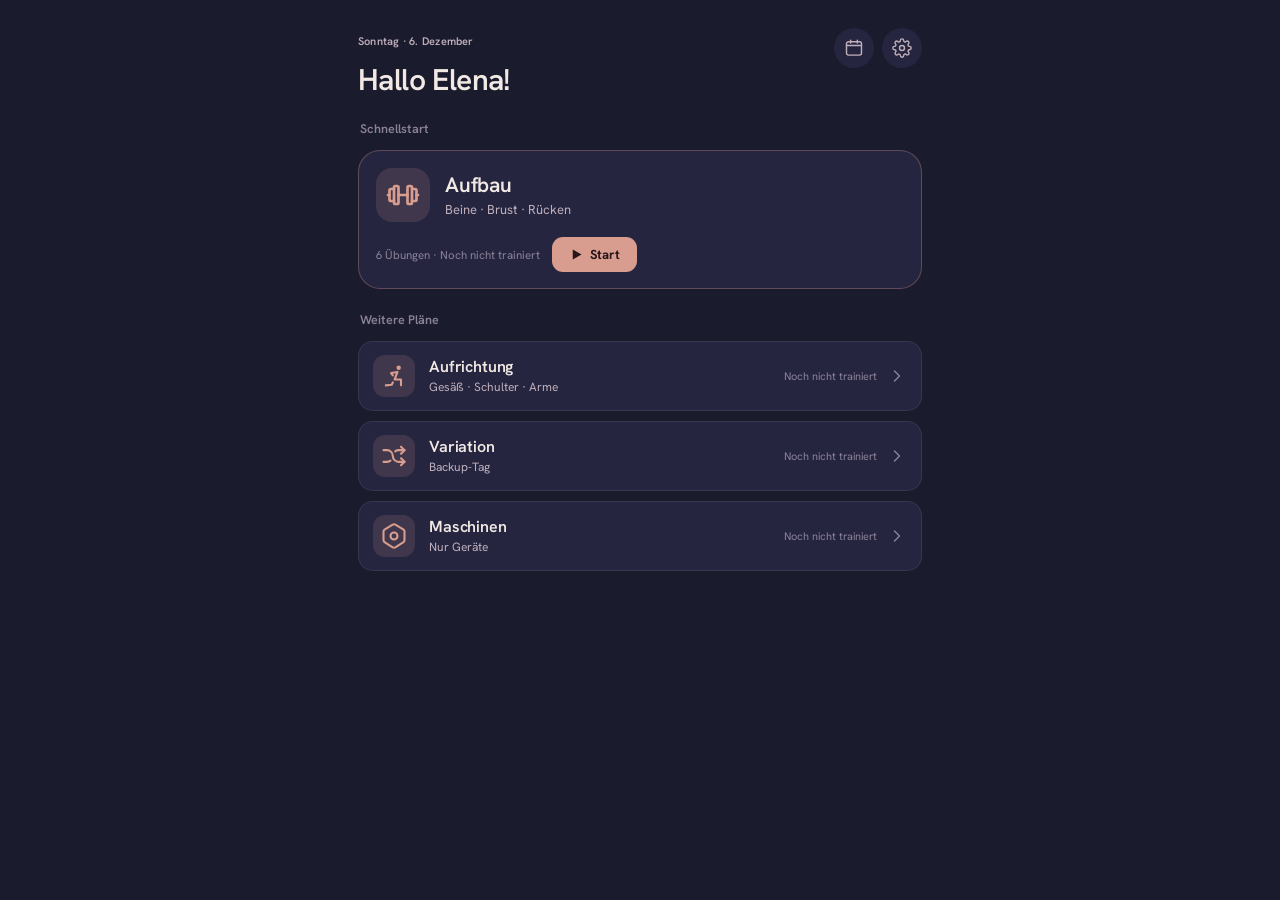
==== commit fc3ffebb: "Spontane Session-Anpassungen: Übung überspringen & hinzufügen Beides gilt NUR für die heutige Einhei" ====
--- a/index.html
+++ b/index.html
@@ -94,6 +94,11 @@
 
       <div class="exercise-list" id="exercise-list"></div>
 
+      <button class="add-ex-btn" id="add-exercise">
+        <svg viewBox="0 0 24 24" width="20" height="20" fill="none" stroke="currentColor" stroke-width="2.2" stroke-linecap="round" stroke-linejoin="round"><line x1="12" y1="5" x2="12" y2="19"/><line x1="5" y1="12" x2="19" y2="12"/></svg>
+        Übung hinzufügen
+      </button>
+
       <button class="finish-btn" id="finish-workout">Training beenden</button>
     </section>
 
@@ -201,6 +206,7 @@
     <div id="picker" class="sheet hidden" role="dialog" aria-modal="true">
       <div class="sheet-card">
         <h3 id="picker-title"></h3>
+        <input id="picker-search" class="picker-search hidden" type="text" inputmode="search" autocomplete="off" placeholder="Übung suchen …" />
         <div id="picker-list" class="picker-list"></div>
         <div class="sheet-actions">
           <button class="text-btn" id="picker-cancel">Abbrechen</button>
--- a/styles.css
+++ b/styles.css
@@ -212,8 +212,9 @@
 .wu-meta { font-size: 11.5px; color: var(--muted); }
 .warmup-content { display: none; padding: 4px 4px 2px; }
 .warmup-banner.open .warmup-content { display: block; }
-.warmup-item { display: flex; align-items: center; gap: 11px; padding: 9px 4px; border-top: 1px solid var(--line); font-size: 13px; color: var(--dim); }
+.warmup-item { display: flex; align-items: center; gap: 11px; padding: 9px 4px; border-top: 1px solid var(--line); font-size: 13px; color: var(--dim); cursor: pointer; -webkit-tap-highlight-color: transparent; border-radius: var(--r-sm); }
 .warmup-item:first-of-type { border-top: none; }
+.warmup-item:active { background: var(--surface-2); }
 .warmup-item.done .warmup-text { color: var(--muted); text-decoration: line-through; }
 .warmup-check { width: 26px; height: 26px; flex: 0 0 auto; border-radius: 8px; background: var(--surface-2);
   border: 1px solid var(--line); display: grid; place-items: center; color: var(--muted); transition: all .15s; }
@@ -249,29 +250,39 @@
 .set-stack { display: flex; flex-direction: column; gap: 9px; }
 .set { display: flex; align-items: center; gap: 10px; padding: 7px 4px; border-radius: var(--r-sm); }
 .set-n { width: 20px; flex: 0 0 auto; text-align: center; font-size: 13px; font-weight: 700; color: var(--muted); font-variant-numeric: tabular-nums; }
-.set.done { opacity: .5; }
+.set.done { opacity: .5; cursor: pointer; -webkit-tap-highlight-color: transparent; }
+.set.done:active { opacity: .72; }
 .set.next { opacity: .62; }
-.set.active { background: var(--accent-soft); padding: 11px 9px; margin: 0 -5px; }
+/* Aktiver Satz: Highlight-Block mit Feldern oben und Bestätigen-Button als
+   volle Breite darunter (Spalten-Layout). Bleibt komplett in der Karte —
+   nichts ragt mehr über den Rand. */
+.set.active { background: var(--accent-soft); padding: 11px 8px; margin: 0; flex-direction: column; align-items: stretch; gap: 10px; }
+.set-fields { display: flex; align-items: center; gap: 10px; min-width: 0; }
 .set-read { flex: 1; font-size: 15px; font-weight: 600; color: var(--text); font-variant-numeric: tabular-nums; }
 .set-read i { font-style: normal; color: var(--muted); font-weight: 500; margin: 0 6px; }
 .set-mark { width: 30px; height: 30px; flex: 0 0 auto; border-radius: 9px; border: 1.6px solid var(--line); display: grid; place-items: center; color: var(--on-accent); }
 .set-mark.ok { background: var(--accent); border-color: var(--accent); }
+/* Undo-Hinweis am erledigten Satz — dezent in Akzentfarbe (durch die .5-Opacity
+   der Zeile gedämpft), signalisiert „antippen zum Zurücknehmen". */
+.set-undo { flex: 0 0 auto; display: inline-flex; align-items: center; color: var(--accent); }
 
 /* Stepper (Hybrid: ± und Tippen) */
-.stepper { flex: 1; display: flex; align-items: center; justify-content: space-between; background: var(--bg); border-radius: 11px; padding: 4px; gap: 2px; }
+.stepper { flex: 1; min-width: 0; display: flex; align-items: center; justify-content: space-between; background: var(--bg); border-radius: 11px; padding: 4px; gap: 2px; }
 .stepper .step { width: 34px; height: 34px; flex: 0 0 auto; border-radius: 8px; display: grid; place-items: center; color: var(--text); transition: background .12s; }
 .stepper .step:active { background: var(--surface-2); }
 .stepper .val { display: flex; align-items: baseline; gap: 3px; min-width: 0; }
 .stepper .val input { width: 3.2ch; border: none; background: none; outline: none; color: var(--text); text-align: center;
   font: inherit; font-size: 16px; font-weight: 700; font-variant-numeric: tabular-nums; padding: 0; }
 .stepper .val i { font-style: normal; font-size: 10px; font-weight: 600; color: var(--muted); }
-.set-go { width: 42px; height: 42px; flex: 0 0 auto; border-radius: 12px; background: var(--accent); color: var(--on-accent); display: grid; place-items: center; transition: transform .12s; }
-.set-go:active { transform: scale(0.92); }
-
-/* aktiver Satz, seitengetrennt (L/R) */
-.set.active.split { align-items: center; }
+.set-go { width: 100%; height: 44px; flex: 0 0 auto; border-radius: 11px; background: var(--accent); color: var(--on-accent);
+  display: inline-flex; align-items: center; justify-content: center; gap: 8px; font-size: 14px; font-weight: 700; transition: transform .12s; }
+.set-go:active { transform: scale(0.985); }
+
+/* aktiver Satz, seitengetrennt (L/R) — Nummer oben am ersten Feld ausgerichtet */
+.set.active.split .set-fields { align-items: flex-start; }
+.set.active.split .set-n { margin-top: 7px; }
 .set.active.split .set-sides { flex: 1; display: flex; flex-direction: column; gap: 8px; min-width: 0; }
-.set.active.split .side { display: flex; align-items: center; gap: 8px; }
+.set.active.split .side { display: flex; align-items: center; gap: 8px; min-width: 0; }
 .set.active.split .side-l { width: 14px; flex: 0 0 auto; font-size: 12px; font-weight: 700; color: var(--muted); text-align: center; }
 
 /* Segmented Control (L/R) */
@@ -291,11 +302,25 @@
 .note-edit textarea { width: 100%; border: none; background: none; resize: none; color: var(--text); font: inherit; font-size: 13.5px; line-height: 1.5; outline: none; }
 .note-edit textarea::placeholder { color: var(--muted); }
 
-/* Übung tauschen */
-.ex-swap { display: inline-flex; align-items: center; gap: 8px; margin-top: 14px; padding: 9px 13px;
+/* Übung tauschen / heute auslassen — eine Aktions-Zeile */
+.ex-actions { display: flex; flex-wrap: wrap; gap: 8px; margin-top: 14px; }
+.ex-swap, .ex-skip { display: inline-flex; align-items: center; gap: 8px; padding: 9px 13px;
   background: transparent; border: 1px solid var(--line); border-radius: var(--r-xs); color: var(--dim); font: inherit; font-size: 13px; transition: color .15s, border-color .15s; }
-.ex-swap:active { color: var(--accent); border-color: var(--accent-line); }
-.ex-swap svg { flex: 0 0 auto; }
+.ex-swap:active, .ex-skip:active { color: var(--accent); border-color: var(--accent-line); }
+.ex-swap svg, .ex-skip svg { flex: 0 0 auto; }
+
+/* Dritter Zustand: übersprungen — neutral, gedämpft, gestrichelt (klar als
+   eigener Zustand erkennbar, nicht wie „nicht geschafft"). */
+.ex-card.skipped { border-style: dashed; }
+.ex-card.skipped .ex-figure { opacity: .4; }
+.ex-skip-main { flex: 1; min-width: 0; }
+.ex-skip-main h3 { margin: 0; font-size: 17px; font-weight: 600; letter-spacing: -0.01em; color: var(--dim); }
+.skip-pill { display: inline-flex; align-items: center; gap: 6px; margin-top: 4px; font-size: 12px; font-weight: 600; color: var(--muted); }
+.skip-pill svg { flex: 0 0 auto; }
+.ex-resume { flex: 0 0 auto; display: inline-flex; align-items: center; gap: 6px; padding: 9px 12px; border-radius: var(--r-xs);
+  background: transparent; border: 1px solid var(--line); color: var(--dim); font: inherit; font-size: 13px; font-weight: 600; transition: color .15s, border-color .15s; }
+.ex-resume:active { color: var(--accent); border-color: var(--accent-line); }
+.ex-resume svg { flex: 0 0 auto; }
 
 /* Kopf: Figur (→ Detail) + Toggle (auf/zu) getrennt klickbar */
 .ex-toggle { flex: 1; min-width: 0; display: flex; align-items: center; gap: 13px; text-align: left; }
@@ -355,6 +380,25 @@
 .picker-option:active { border-color: var(--accent); }
 .picker-option-label { font-size: 15px; font-weight: 500; }
 .picker-option-sub { font-size: 12px; color: var(--muted); }
+/* Lange Listen (Repertoire) scrollbar halten, Sheet bleibt kompakt. */
+.picker-list { max-height: 52vh; overflow-y: auto; -webkit-overflow-scrolling: touch; }
+.picker-search { width: 100%; margin: 4px 0 10px; padding: 11px 13px; background: var(--bg);
+  border: 1px solid var(--line); border-radius: 12px; color: var(--text); font: inherit; font-size: 15px; outline: none; transition: border-color .15s; }
+.picker-search:focus { border-color: var(--accent); }
+.picker-search::placeholder { color: var(--muted); }
+.picker-empty { padding: 18px 4px; text-align: center; font-size: 13px; color: var(--muted); }
+
+/* „Übung hinzufügen" — sekundär, gestrichelt, klar unter der Liste */
+.add-ex-btn { display: inline-flex; align-items: center; justify-content: center; gap: 9px; width: 100%; margin-top: 16px;
+  padding: 14px; background: transparent; border: 1px dashed var(--line); border-radius: var(--r);
+  color: var(--dim); font: inherit; font-size: 14px; font-weight: 600; transition: color .15s, border-color .15s; }
+.add-ex-btn:active { color: var(--accent); border-color: var(--accent-line); }
+.add-ex-btn svg { flex: 0 0 auto; }
+
+/* Badge „Zusatz heute" an spontan ergänzten Übungen */
+.ex-added { display: inline-block; margin-left: 8px; padding: 2px 8px; vertical-align: middle;
+  font-size: 10.5px; font-weight: 600; letter-spacing: .01em; color: var(--accent);
+  background: var(--accent-soft); border-radius: 999px; }
 
 /* Finish-Button */
 .finish-btn {
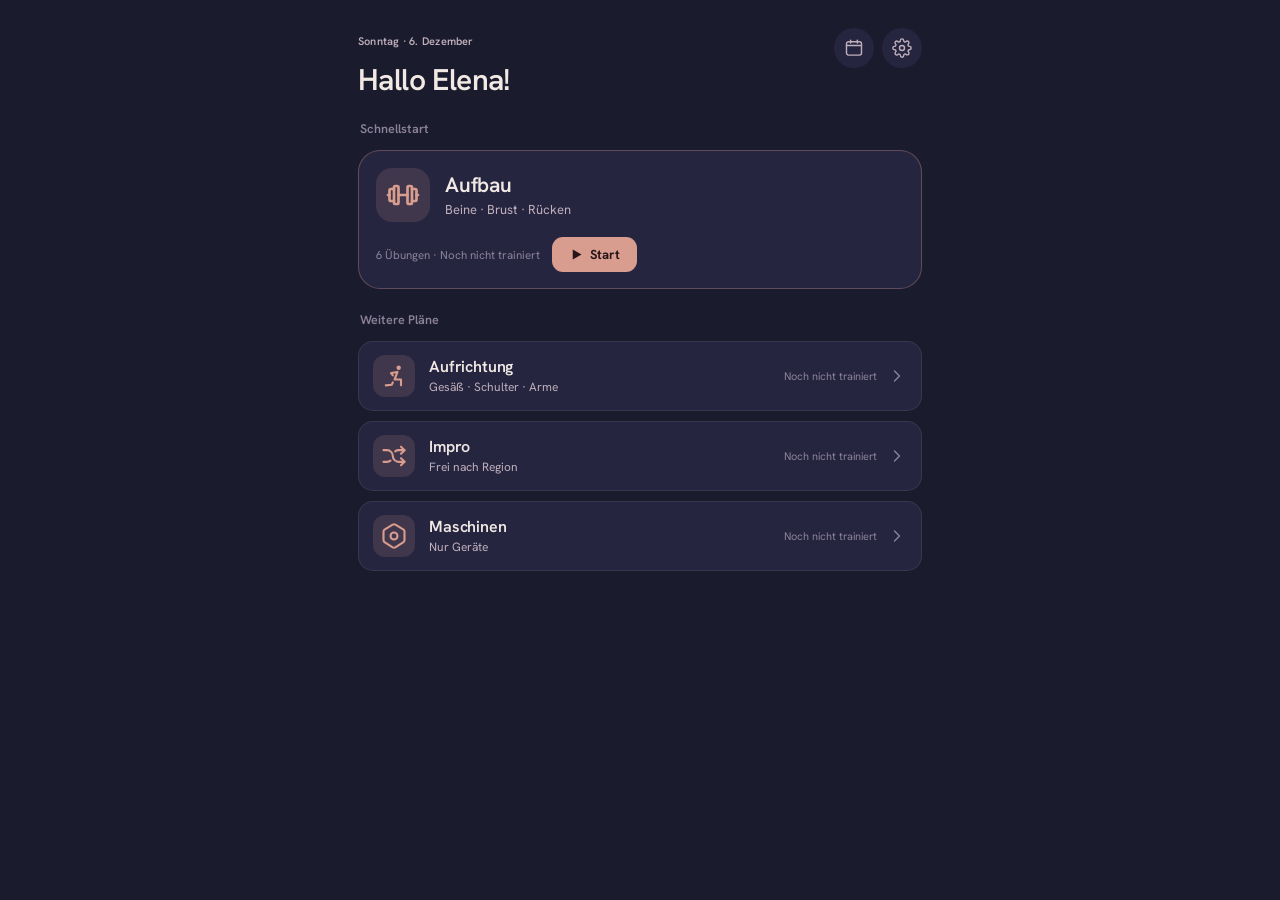
==== commit 719a798b: "Neue Übungen, invertierte/Zeit-Progression, Session-Marker & Impro-Tag Übungen-Repertoire: - Vertika" ====
--- a/index.html
+++ b/index.html
@@ -81,6 +81,8 @@
       </header>
       <p class="wk-tonnage" id="workout-tonnage" aria-live="polite"></p>
 
+      <div class="wk-flags" id="workout-flags"></div>
+
       <div class="warmup-banner" id="warmup-banner">
         <button class="warmup-chip" id="warmup-toggle">
           <span class="wu-left">
--- a/styles.css
+++ b/styles.css
@@ -38,6 +38,9 @@
 * {
   box-sizing: border-box;
   -webkit-tap-highlight-color: transparent;
+  /* Doppeltipp-Zoom (und den 300 ms-Tap-Delay) unterbinden — wichtig beim
+     schnellen Tippen auf die ±-Stepper. Scrollen und Pinch-Zoom bleiben. */
+  touch-action: manipulation;
 }
 
 html, body {
@@ -201,6 +204,14 @@
   font-variant-numeric: tabular-nums; min-height: 15px; }
 
 /* ── Warm-up-Chip ── */
+/* Session-Marker (Periode / wenig Energie / krank) — Toggle-Chips im Header */
+.wk-flags { display: flex; flex-wrap: wrap; gap: 7px; margin-bottom: 13px; }
+.wk-flag { font-size: 12.5px; font-weight: 600; color: var(--dim); background: var(--surface);
+  border: 1px solid var(--line); border-radius: 999px; padding: 7px 13px; transition: .15s;
+  -webkit-tap-highlight-color: transparent; }
+.wk-flag:active { transform: scale(0.96); }
+.wk-flag.on { background: var(--accent); border-color: var(--accent); color: var(--on-accent); }
+
 .warmup-banner { margin-bottom: 13px; }
 .warmup-chip { display: flex; align-items: center; justify-content: space-between; width: 100%;
   background: var(--surface); border: 1px solid var(--line); border-radius: var(--r-sm); padding: 11px 15px; transition: background .15s; }
@@ -223,6 +234,18 @@
 .warmup-check.done svg { display: block; }
 .warmup-check svg { display: none; }
 .warmup-text { flex: 1; line-height: 1.4; }
+/* Mobility/Cardio-Umschalter im Warm-up: erstes Item darunter ohne Trennlinie. */
+.wu-seg { margin: 2px 0 12px; }
+.wu-seg + .warmup-item { border-top: none; }
+/* Cardio-Eingabe (Distanz / Minuten) */
+.cardio-form { padding: 2px 2px 4px; }
+.cardio-fields { display: flex; gap: 10px; }
+.cardio-field { flex: 1; display: flex; flex-direction: column; gap: 6px; min-width: 0; }
+.cardio-lbl { font-size: 11.5px; font-weight: 600; color: var(--dim); display: flex; align-items: baseline; gap: 5px; }
+.cardio-lbl em { font-style: normal; font-weight: 500; color: var(--muted); font-size: 10.5px; }
+.cardio-input { display: flex; align-items: baseline; gap: 4px; background: var(--bg); border: 1px solid var(--line); border-radius: var(--r-sm); padding: 9px 11px; }
+.cardio-input input { width: 100%; min-width: 0; border: none; background: none; outline: none; color: var(--text); font-size: 15px; font-weight: 600; font-variant-numeric: tabular-nums; }
+.cardio-input i { font-style: normal; font-size: 11px; font-weight: 600; color: var(--muted); flex: 0 0 auto; }
 
 /* ── Übungs-Karte (Atelier) ── */
 .exercise-list { display: flex; flex-direction: column; gap: 11px; }
@@ -258,6 +281,8 @@
    nichts ragt mehr über den Rand. */
 .set.active { background: var(--accent-soft); padding: 11px 8px; margin: 0; flex-direction: column; align-items: stretch; gap: 10px; }
 .set-fields { display: flex; align-items: center; gap: 10px; min-width: 0; }
+/* Beschriftung über dem aktiven Satz (z. B. „Gegengewicht (kg)", „Haltedauer (Sek.)") */
+.set-cap { font-size: 11px; font-weight: 600; letter-spacing: 0.02em; color: var(--accent); padding: 0 2px; }
 .set-read { flex: 1; font-size: 15px; font-weight: 600; color: var(--text); font-variant-numeric: tabular-nums; }
 .set-read i { font-style: normal; color: var(--muted); font-weight: 500; margin: 0 6px; }
 .set-mark { width: 30px; height: 30px; flex: 0 0 auto; border-radius: 9px; border: 1.6px solid var(--line); display: grid; place-items: center; color: var(--on-accent); }
@@ -395,6 +420,16 @@
 .add-ex-btn:active { color: var(--accent); border-color: var(--accent-line); }
 .add-ex-btn svg { flex: 0 0 auto; }
 
+/* Impro-Tag: leerer Region-Slot als Auswahl-Karte */
+.ex-card.impro-slot { padding: 0; }
+.impro-choose { display: flex; align-items: center; justify-content: space-between; width: 100%;
+  padding: 16px 16px; gap: 12px; -webkit-tap-highlight-color: transparent; transition: background .15s; }
+.impro-choose:active { background: var(--surface-2); }
+.impro-slot-region { font-size: 15px; font-weight: 600; color: var(--text); }
+.impro-slot-hint { display: inline-flex; align-items: center; gap: 6px; font-size: 13px;
+  font-weight: 600; color: var(--accent); }
+.impro-slot-hint svg { flex: 0 0 auto; }
+
 /* Badge „Zusatz heute" an spontan ergänzten Übungen */
 .ex-added { display: inline-block; margin-left: 8px; padding: 2px 8px; vertical-align: middle;
   font-size: 10.5px; font-weight: 600; letter-spacing: .01em; color: var(--accent);
@@ -838,6 +873,25 @@
   color: var(--danger, #e06c75);
   background: rgba(224, 108, 117, 0.12);
 }
+.calendar-session-warmup {
+  font-size: 12px;
+  color: var(--dim);
+  margin-bottom: 10px;
+}
+.calendar-session-flags {
+  display: flex;
+  flex-wrap: wrap;
+  gap: 6px;
+  margin-bottom: 10px;
+}
+.calendar-session-flag {
+  font-size: 11px;
+  font-weight: 600;
+  color: var(--accent);
+  background: var(--accent-soft);
+  border-radius: 999px;
+  padding: 3px 9px;
+}
 .calendar-session-ex {
   font-size: 13px;
   color: var(--text-dim);
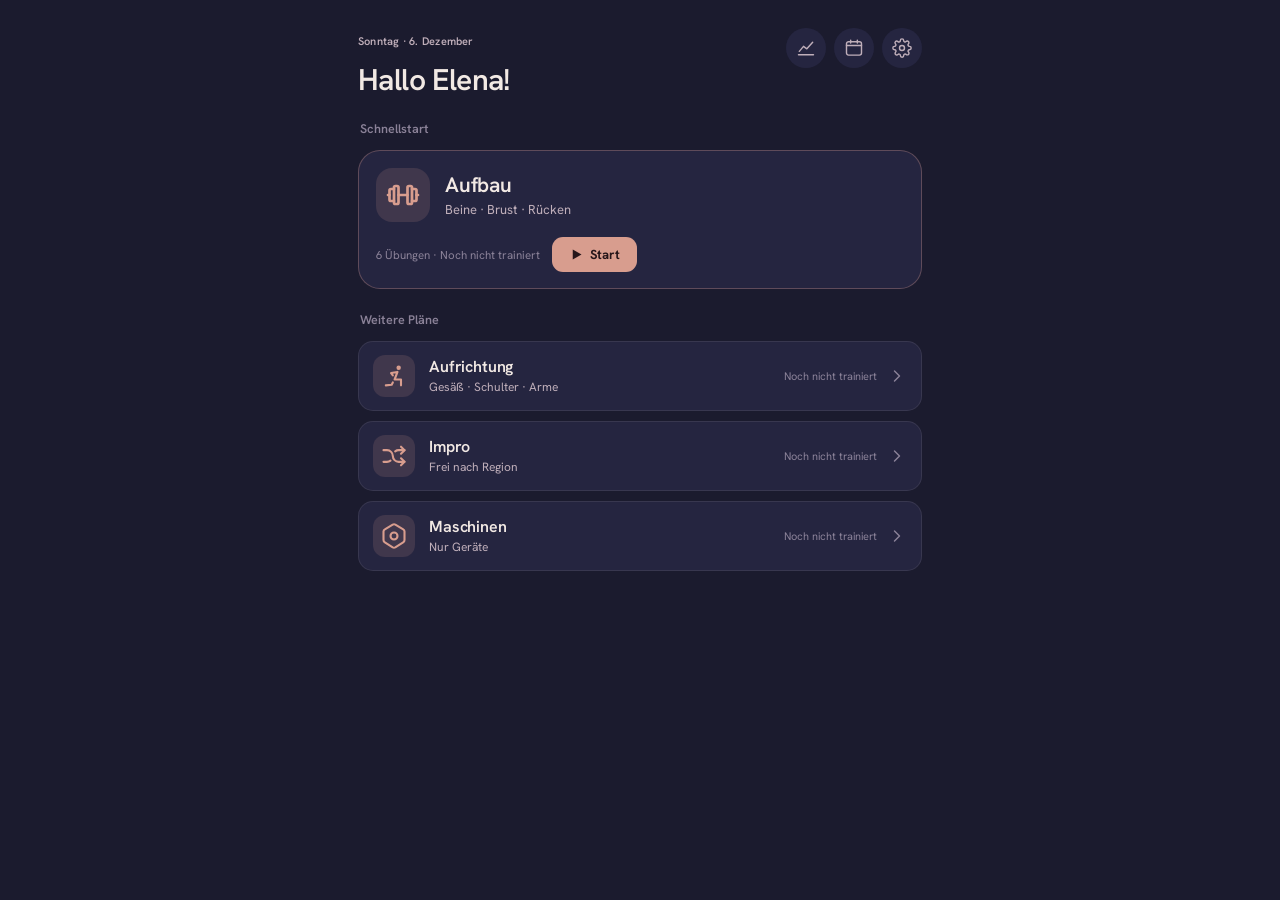
==== commit 0d88c112: "Statistik-Ansicht: Gewichtsverlauf, Bestleistungen, Volumen & Muskelgruppen - Neue read-only View (D" ====
--- a/index.html
+++ b/index.html
@@ -26,6 +26,9 @@
             <h1 class="greeting">Hallo Elena!</h1>
           </div>
           <div class="hh-actions">
+            <button class="iconbtn" id="open-stats" aria-label="Statistik">
+              <svg width="20" height="20" viewBox="0 0 24 24" fill="none" stroke="currentColor" stroke-width="1.7" stroke-linecap="round" stroke-linejoin="round"><line x1="3" y1="20" x2="21" y2="20"/><polyline points="4 16 9 10 13 13 20 5"/></svg>
+            </button>
             <button class="iconbtn" id="open-calendar" aria-label="Verlauf">
               <svg width="20" height="20" viewBox="0 0 24 24" fill="none" stroke="currentColor" stroke-width="1.7" stroke-linecap="round" stroke-linejoin="round"><rect x="3" y="4.5" width="18" height="16" rx="2.5"/><line x1="3" y1="9" x2="21" y2="9"/><line x1="8" y1="2.5" x2="8" y2="6"/><line x1="16" y1="2.5" x2="16" y2="6"/></svg>
             </button>
@@ -47,7 +50,9 @@
           <svg width="22" height="22" viewBox="0 0 24 24" fill="none" stroke="currentColor" stroke-width="1.8" stroke-linecap="round" stroke-linejoin="round"><polyline points="15 18 9 12 15 6"/></svg>
         </button>
         <div class="workout-title-wrap"><h2>Verlauf</h2></div>
-        <div class="spacer"></div>
+        <button class="icon-btn" id="cal-add" aria-label="Training eintragen">
+          <svg width="22" height="22" viewBox="0 0 24 24" fill="none" stroke="currentColor" stroke-width="1.9" stroke-linecap="round" stroke-linejoin="round"><line x1="12" y1="5" x2="12" y2="19"/><line x1="5" y1="12" x2="19" y2="12"/></svg>
+        </button>
       </header>
       <div class="calendar-nav">
         <button class="icon-btn" id="cal-prev" aria-label="Vorheriger Monat">
@@ -65,8 +70,32 @@
       <div class="calendar-detail" id="cal-detail"></div>
     </section>
 
-    <!-- Workout -->
-    <section id="view-workout" class="view">
+    <!-- Statistik / Auswertung -->
+    <section id="view-stats" class="view">
+      <header class="workout-header">
+        <button class="icon-btn back-btn" id="back-from-stats" aria-label="Zurück">
+          <svg width="22" height="22" viewBox="0 0 24 24" fill="none" stroke="currentColor" stroke-width="1.8" stroke-linecap="round" stroke-linejoin="round"><polyline points="15 18 9 12 15 6"/></svg>
+        </button>
+        <div class="workout-title-wrap"><h2>Statistik</h2></div>
+        <div class="spacer"></div>
+      </header>
+      <div id="stats-body"></div>
+    </section>
+
+    <!-- Session-Editor: Training manuell eintragen / bearbeiten -->
+    <section id="view-session-editor" class="view">
+      <header class="workout-header">
+        <button class="icon-btn back-btn" id="editor-back" aria-label="Zurück">
+          <svg width="22" height="22" viewBox="0 0 24 24" fill="none" stroke="currentColor" stroke-width="1.8" stroke-linecap="round" stroke-linejoin="round"><polyline points="15 18 9 12 15 6"/></svg>
+        </button>
+        <div class="workout-title-wrap"><h2 id="editor-title">Training eintragen</h2></div>
+        <div class="spacer"></div>
+      </header>
+      <div id="editor-body"></div>
+    </section>
+
+    <!-- Workout (Vollbild-Wisch-Layout: je ein Screen pro Übung) -->
+    <section id="view-workout" class="view view-workout">
       <header class="wk-head">
         <button class="iconbtn ghost back-btn" id="back-home" aria-label="Zurück">
           <svg width="22" height="22" viewBox="0 0 24 24" fill="none" stroke="currentColor" stroke-width="1.7" stroke-linecap="round" stroke-linejoin="round"><polyline points="15 18 9 12 15 6"/></svg>
@@ -75,33 +104,45 @@
           <h2 id="workout-title">Aufbau</h2>
           <p class="wk-sub" id="workout-sub"></p>
         </div>
-        <div class="wk-ring" id="workout-ring" style="--p:0">
-          <span id="workout-ring-label">0<i>/0</i></span>
-        </div>
-      </header>
-      <p class="wk-tonnage" id="workout-tonnage" aria-live="polite"></p>
-
-      <div class="wk-flags" id="workout-flags"></div>
-
-      <div class="warmup-banner" id="warmup-banner">
-        <button class="warmup-chip" id="warmup-toggle">
-          <span class="wu-left">
-            <i class="wu-check" id="warmup-check"><svg width="12" height="12" viewBox="0 0 24 24" fill="none" stroke="currentColor" stroke-width="3" stroke-linecap="round" stroke-linejoin="round"><polyline points="20 6 9 17 4 12"/></svg></i>
-            <span id="warmup-label">Warm-up</span>
-          </span>
-          <span class="wu-meta" id="warmup-meta">0/0</span>
-        </button>
-        <div class="warmup-content" id="warmup-content"></div>
-      </div>
-
-      <div class="exercise-list" id="exercise-list"></div>
-
-      <button class="add-ex-btn" id="add-exercise">
-        <svg viewBox="0 0 24 24" width="20" height="20" fill="none" stroke="currentColor" stroke-width="2.2" stroke-linecap="round" stroke-linejoin="round"><line x1="12" y1="5" x2="12" y2="19"/><line x1="5" y1="12" x2="19" y2="12"/></svg>
-        Übung hinzufügen
-      </button>
-
-      <button class="finish-btn" id="finish-workout">Training beenden</button>
+        <p class="wk-tonnage" id="workout-tonnage" aria-live="polite"></p>
+      </header>
+
+      <!-- Wie viele Übungen sind erledigt (alle Sätze abgehakt) von wie vielen. -->
+      <p class="wk-count" id="workout-count" aria-live="polite"></p>
+
+      <!-- Fortschrittspunkte: aktueller Index + antippbar zum Springen.
+           Wird von renderDots() befüllt. -->
+      <div class="wk-dots" id="workout-dots" role="tablist" aria-label="Übungen"></div>
+
+      <!-- Horizontaler Snap-Container: jede .deck-screen füllt den Screen. -->
+      <div class="wk-deck" id="workout-deck">
+        <!-- Screen 1: Warm-up -->
+        <section class="deck-screen warmup-screen" data-label="Warm-up">
+          <div class="warmup-banner open" id="warmup-banner">
+            <button class="warmup-chip" id="warmup-toggle">
+              <span class="wu-left">
+                <i class="wu-check" id="warmup-check"><svg width="12" height="12" viewBox="0 0 24 24" fill="none" stroke="currentColor" stroke-width="3" stroke-linecap="round" stroke-linejoin="round"><polyline points="20 6 9 17 4 12"/></svg></i>
+                <span id="warmup-label">Warm-up</span>
+              </span>
+              <span class="wu-meta" id="warmup-meta">0/0</span>
+            </button>
+            <div class="warmup-content" id="warmup-content"></div>
+          </div>
+          <div class="wk-flags" id="workout-flags"></div>
+        </section>
+
+        <!-- Screens pro Übung (von renderWorkout befüllt; display:contents) -->
+        <div class="exercise-list" id="exercise-list"></div>
+
+        <!-- Letzter Screen: Übung ergänzen / Training beenden -->
+        <section class="deck-screen final-screen" data-label="Abschluss">
+          <button class="add-ex-btn" id="add-exercise">
+            <svg viewBox="0 0 24 24" width="20" height="20" fill="none" stroke="currentColor" stroke-width="2.2" stroke-linecap="round" stroke-linejoin="round"><line x1="12" y1="5" x2="12" y2="19"/><line x1="5" y1="12" x2="19" y2="12"/></svg>
+            Übung hinzufügen
+          </button>
+          <button class="finish-btn" id="finish-workout">Training beenden</button>
+        </section>
+      </div>
     </section>
 
     <!-- Übungsdetail -->
--- a/styles.css
+++ b/styles.css
@@ -93,6 +93,47 @@
 
 .view.active { display: block; }
 
+/* ── Workout: Vollbild-Wisch-Layout ──
+   Eigene Höhen-Geometrie statt Dokumentfluss: Kopf + Punkte bleiben oben,
+   darunter scrollt der horizontale Snap-Deck. */
+.view-workout { padding: 0; height: 100vh; height: 100dvh; max-width: 600px; margin: 0 auto; }
+.view-workout.active { display: flex; flex-direction: column; }
+.view-workout .wk-head { padding: calc(env(safe-area-inset-top, 0px) + 14px) 18px 8px; margin: 0; flex: 0 0 auto; }
+
+/* Übungs-Zähler „X von Y Übungen" — erledigt = alle Sätze abgehakt. */
+.wk-count { margin: 0; padding: 0 18px 6px; text-align: center; flex: 0 0 auto;
+  font-size: 12.5px; font-weight: 600; color: var(--dim); font-variant-numeric: tabular-nums; }
+.wk-count b { color: var(--accent); font-weight: 700; }
+
+/* Fortschrittspunkte */
+.wk-dots { display: flex; flex-wrap: wrap; gap: 7px; justify-content: center; align-items: center;
+  padding: 4px 18px 12px; flex: 0 0 auto; }
+.wk-dot { width: 8px; height: 8px; flex: 0 0 auto; border-radius: 50%; background: var(--surface-2);
+  border: 1px solid var(--line); padding: 0; transition: background .2s, transform .2s, width .2s;
+  -webkit-tap-highlight-color: transparent; }
+.wk-dot.done { background: var(--accent-line); }
+.wk-dot.active { background: var(--accent); border-color: var(--accent); width: 20px; border-radius: 4px; }
+
+/* Snap-Deck + Screens */
+.wk-deck { flex: 1 1 auto; min-height: 0; display: flex; overflow-x: auto; overflow-y: hidden;
+  scroll-snap-type: x mandatory; overscroll-behavior-x: contain; -webkit-overflow-scrolling: touch;
+  scrollbar-width: none; }
+.wk-deck::-webkit-scrollbar { display: none; }
+/* Wrapper der Übungs-Screens löst sich auf → Karten werden direkte Deck-Items. */
+.exercise-list { display: contents; }
+.deck-screen { flex: 0 0 100%; width: 100%; scroll-snap-align: start; scroll-snap-stop: always;
+  overflow-y: auto; overflow-x: hidden; -webkit-overflow-scrolling: touch; overscroll-behavior: contain;
+  padding: 4px 18px calc(env(safe-area-inset-bottom, 0px) + 28px); }
+.final-screen { display: flex; flex-direction: column; justify-content: center; gap: 14px; }
+.final-screen .add-ex-btn, .final-screen .finish-btn { margin: 0; max-width: 520px; width: 100%; align-self: center; }
+/* Warm-up-Screen: Inhalt zentriert, Breite gedeckelt wie die Übungs-Screens. */
+.warmup-screen { padding-top: 8px; }
+.warmup-screen .warmup-banner, .warmup-screen .wk-flags { max-width: 520px; margin-left: auto; margin-right: auto; }
+.warmup-screen .wk-flags { margin-top: 14px; }
+/* Impro-Auswahl-Screen: Wähl-Karte mittig statt randlos. */
+.ex-card.impro-slot { justify-content: center; }
+.ex-card.impro-slot .impro-choose { background: var(--surface); border: 1px solid var(--line); border-radius: var(--r); }
+
 @keyframes fadeIn {
   from { opacity: 0; transform: translateY(4px); }
   to   { opacity: 1; transform: translateY(0); }
@@ -195,12 +236,7 @@
 .wk-title { flex: 1; min-width: 0; }
 .wk-title h2 { margin: 0; font-size: 24px; font-weight: 600; letter-spacing: -0.02em; white-space: nowrap; overflow: hidden; text-overflow: ellipsis; }
 .wk-sub { margin: 2px 0 0; font-size: 12.5px; color: var(--dim); white-space: nowrap; overflow: hidden; text-overflow: ellipsis; }
-.wk-ring { width: 48px; height: 48px; flex: 0 0 auto; border-radius: 50%;
-  background: conic-gradient(var(--accent) calc(var(--p) * 1%), var(--surface-2) 0); display: grid; place-items: center; }
-.wk-ring span { width: 38px; height: 38px; border-radius: 50%; background: var(--bg); display: flex; align-items: center; justify-content: center;
-  font-size: 12px; font-weight: 700; font-variant-numeric: tabular-nums; white-space: nowrap; letter-spacing: -0.02em; }
-.wk-ring span i { color: var(--muted); font-style: normal; font-weight: 500; font-size: 9.5px; }
-.wk-tonnage { margin: -6px 0 14px; text-align: right; font-size: 12px; font-weight: 600; color: var(--accent);
+.wk-tonnage { margin: 0; flex: 0 0 auto; text-align: right; font-size: 12px; font-weight: 600; color: var(--accent);
   font-variant-numeric: tabular-nums; min-height: 15px; }
 
 /* ── Warm-up-Chip ── */
@@ -247,21 +283,22 @@
 .cardio-input input { width: 100%; min-width: 0; border: none; background: none; outline: none; color: var(--text); font-size: 15px; font-weight: 600; font-variant-numeric: tabular-nums; }
 .cardio-input i { font-style: normal; font-size: 11px; font-weight: 600; color: var(--muted); flex: 0 0 auto; }
 
-/* ── Übungs-Karte (Atelier) ── */
-.exercise-list { display: flex; flex-direction: column; gap: 11px; }
-.ex-card { background: var(--surface); border: 1px solid var(--line); border-radius: var(--r); padding: 16px; scroll-margin-top: 12px; }
-.ex-card.open { border-color: var(--accent-line); }
+/* ── Übungs-Screen (Vollbild) ──
+   .exercise-list ist display:contents (oben) → .ex-card sind direkte
+   Deck-Items und füllen je einen Screen. Inhalt oben, scrollt bei Überlauf. */
+.ex-card { display: flex; flex-direction: column; gap: 14px; max-width: 520px; margin: 0 auto; padding-top: 8px; }
 .ex-head { display: flex; align-items: center; gap: 13px; width: 100%; text-align: left; }
-.ex-figure { width: 54px; height: 54px; flex: 0 0 auto; border-radius: 14px; background: var(--bg); padding: 5px; overflow: hidden; }
+.ex-figure { width: 64px; height: 64px; flex: 0 0 auto; border-radius: 16px; background: var(--surface); border: 1px solid var(--line); padding: 7px; overflow: hidden; }
 .ex-figure svg { width: 100%; height: 100%; display: block; }
 .ex-meta { flex: 1; min-width: 0; }
-.ex-meta h3 { margin: 0; font-size: 17px; font-weight: 600; letter-spacing: -0.01em; }
-.ex-meta p { margin: 3px 0 0; font-size: 12px; color: var(--dim); }
-.ex-pos { font-size: 12px; font-weight: 600; color: var(--muted); font-variant-numeric: tabular-nums; flex: 0 0 auto; }
-.ex-chev { color: var(--muted); flex: 0 0 auto; display: grid; place-items: center; transition: transform .2s ease; }
-.ex-card.open .ex-chev { transform: rotate(180deg); }
-.ex-body { display: none; margin-top: 14px; }
-.ex-card.open .ex-body { display: block; }
+.ex-meta h3 { margin: 0; font-size: 19px; font-weight: 600; letter-spacing: -0.01em; }
+.ex-meta p { margin: 3px 0 0; font-size: 12.5px; color: var(--dim); }
+/* Dezenter „alle Sätze erledigt"-Hinweis (kein Auto-Weiterspringen). */
+.ex-done-badge { display: inline-flex; align-items: center; gap: 5px; flex: 0 0 auto; align-self: flex-start;
+  font-size: 11.5px; font-weight: 600; color: var(--accent); background: var(--accent-soft);
+  border-radius: 999px; padding: 5px 10px; }
+.ex-done-badge svg { width: 14px; height: 14px; }
+.ex-body { display: block; }
 
 /* Overload-Hinweis */
 .oh-hint { display: flex; align-items: center; gap: 7px; font-size: 12px; color: var(--dim);
@@ -315,24 +352,33 @@
 .seg button { flex: 1; padding: 9px; font-size: 13px; font-weight: 600; color: var(--dim); border-radius: calc(var(--r-sm) - 4px); transition: .15s; }
 .seg button.on { background: var(--accent); color: var(--on-accent); }
 
-/* Notiz im Training */
-.note-toggle { display: flex; align-items: center; gap: 9px; width: 100%; text-align: left; margin-top: 14px;
-  padding: 11px 13px; background: var(--bg); border: 1px dashed var(--line); border-radius: var(--r-sm); font-size: 12.5px; color: var(--dim); transition: border-color .15s; }
-.note-toggle:active { border-color: var(--accent-line); }
-.note-toggle > svg { color: var(--accent); flex: 0 0 auto; }
-.note-peek { white-space: nowrap; overflow: hidden; text-overflow: ellipsis; }
+/* Notiz im Training — immer ausgeklappt editierbar */
 .note-edit { margin-top: 14px; padding: 13px; background: var(--bg); border: 1px solid var(--accent-line); border-radius: var(--r-sm); }
 .note-ovl { display: flex; align-items: center; gap: 6px; margin-bottom: 8px; }
 .note-ovl svg { color: var(--accent); }
 .note-edit textarea { width: 100%; border: none; background: none; resize: none; color: var(--text); font: inherit; font-size: 13.5px; line-height: 1.5; outline: none; }
 .note-edit textarea::placeholder { color: var(--muted); }
 
-/* Übung tauschen / heute auslassen — eine Aktions-Zeile */
+/* Aktions-Zeile: Tauschen / Auslassen / Weniger Energie — dezent, einheitlich. */
 .ex-actions { display: flex; flex-wrap: wrap; gap: 8px; margin-top: 14px; }
-.ex-swap, .ex-skip { display: inline-flex; align-items: center; gap: 8px; padding: 9px 13px;
-  background: transparent; border: 1px solid var(--line); border-radius: var(--r-xs); color: var(--dim); font: inherit; font-size: 13px; transition: color .15s, border-color .15s; }
-.ex-swap:active, .ex-skip:active { color: var(--accent); border-color: var(--accent-line); }
-.ex-swap svg, .ex-skip svg { flex: 0 0 auto; }
+.ex-swap, .ex-skip, .ex-energy { display: inline-flex; align-items: center; gap: 8px; padding: 9px 13px;
+  background: transparent; border: 1px solid var(--line); border-radius: var(--r-xs); color: var(--dim); font: inherit; font-size: 13px; transition: color .15s, border-color .15s, background .15s; }
+.ex-swap:active, .ex-skip:active, .ex-energy:active { color: var(--accent); border-color: var(--accent-line); }
+/* „Weniger Energie" aktiv (Session-Marker an) → Akzentfläche. */
+.ex-energy.on { color: var(--accent); border-color: var(--accent-line); background: var(--accent-soft, rgba(216,157,142,.12)); }
+.ex-swap svg, .ex-skip svg, .ex-energy svg { flex: 0 0 auto; }
+
+/* Dezente „Als Nächstes"-Vorschau am Fuß des Übungs-Screens. Antippbar →
+   wischt zum nächsten Screen. */
+.ex-next { display: flex; align-items: center; gap: 8px; width: 100%; margin-top: 18px;
+  padding: 11px 4px 0; border-top: 1px solid var(--line); text-align: left;
+  color: var(--muted); -webkit-tap-highlight-color: transparent; }
+.ex-next-ovl { flex: 0 0 auto; font-size: 10.5px; font-weight: 700; letter-spacing: .06em;
+  text-transform: uppercase; color: var(--muted); }
+.ex-next-name { flex: 1; min-width: 0; font-size: 13px; font-weight: 600; color: var(--dim);
+  white-space: nowrap; overflow: hidden; text-overflow: ellipsis; }
+.ex-next svg { flex: 0 0 auto; color: var(--muted); }
+.ex-next:active .ex-next-name { color: var(--accent); }
 
 /* Dritter Zustand: übersprungen — neutral, gedämpft, gestrichelt (klar als
    eigener Zustand erkennbar, nicht wie „nicht geschafft"). */
@@ -906,3 +952,112 @@
   font-size: 12px;
   font-variant-numeric: tabular-nums;
 }
+
+/* ── Session-Editor: Training manuell eintragen / bearbeiten ── */
+#view-session-editor { padding-bottom: 120px; }
+.editor-top { margin: 4px 0 18px; }
+.editor-date-row { display: flex; align-items: center; justify-content: space-between; gap: 12px;
+  background: var(--surface); border: 1px solid var(--line); border-radius: var(--r-sm); padding: 12px 15px; }
+.editor-date-row span { font-size: 14px; font-weight: 600; color: var(--dim); }
+.editor-date-row input[type="date"] { background: var(--bg); border: 1px solid var(--line); border-radius: var(--r-xs);
+  color: var(--text); font: inherit; font-size: 15px; padding: 8px 11px; min-width: 0; }
+.editor-date-row input[type="date"]:focus { outline: none; border-color: var(--accent); }
+
+.editor-plans { display: flex; flex-wrap: wrap; gap: 8px; margin-bottom: 6px; }
+.editor-plan-chip { font-size: 13px; font-weight: 600; color: var(--dim); background: var(--surface);
+  border: 1px solid var(--line); border-radius: 999px; padding: 8px 14px; transition: .15s; -webkit-tap-highlight-color: transparent; }
+.editor-plan-chip:active { transform: scale(0.96); }
+.editor-plan-chip.on { background: var(--accent); border-color: var(--accent); color: var(--on-accent); }
+
+.editor-ex-list { display: flex; flex-direction: column; gap: 12px; }
+.editor-empty { font-size: 13px; color: var(--muted); padding: 6px 2px; }
+.editor-ex { background: var(--surface); border: 1px solid var(--line); border-radius: var(--r); padding: 14px; }
+.editor-ex-head { display: flex; align-items: center; gap: 12px; }
+.editor-ex-fig { width: 46px; height: 46px; flex: 0 0 auto; border-radius: 12px; background: var(--bg); padding: 5px; overflow: hidden; }
+.editor-ex-fig svg { width: 100%; height: 100%; display: block; }
+.editor-ex-meta { flex: 1; min-width: 0; }
+.editor-ex-meta h3 { margin: 0; font-size: 15.5px; font-weight: 600; letter-spacing: -0.01em; }
+.editor-ex-meta p { margin: 2px 0 0; font-size: 12px; color: var(--dim); }
+.editor-ex-del { width: 38px; height: 38px; flex: 0 0 auto; display: grid; place-items: center; color: var(--muted);
+  border-radius: 10px; transition: color .15s, background .15s; }
+.editor-ex-del:active { color: var(--accent); background: var(--surface-2); }
+.editor-seg { margin: 12px 0 4px; }
+
+.editor-sets { display: flex; flex-direction: column; gap: 9px; margin-top: 12px; }
+.editor-set { display: flex; align-items: center; gap: 10px; }
+.editor-set-n { width: 16px; flex: 0 0 auto; font-size: 12px; font-weight: 700; color: var(--muted); font-variant-numeric: tabular-nums; }
+.editor-fields { flex: 1; display: flex; flex-wrap: wrap; gap: 8px; min-width: 0; }
+.editor-field { flex: 1; min-width: 64px; display: flex; flex-direction: column; gap: 4px; }
+.editor-field span { font-size: 10.5px; font-weight: 600; color: var(--muted); }
+.editor-field input { width: 100%; min-width: 0; background: var(--bg); border: 1px solid var(--line); border-radius: var(--r-xs);
+  color: var(--text); font: inherit; font-size: 16px; font-weight: 700; font-variant-numeric: tabular-nums; padding: 9px 10px; }
+.editor-field input:focus { outline: none; border-color: var(--accent); }
+.editor-set-del { width: 34px; height: 34px; flex: 0 0 auto; display: grid; place-items: center; color: var(--muted);
+  border: 1px solid var(--line); border-radius: 9px; transition: color .15s, border-color .15s; }
+.editor-set-del:active { color: var(--accent); border-color: var(--accent-line); }
+
+.editor-add-set { display: inline-flex; align-items: center; gap: 6px; margin-top: 12px; padding: 8px 12px;
+  background: transparent; border: 1px dashed var(--line); border-radius: var(--r-xs); color: var(--dim); font: inherit; font-size: 13px; font-weight: 600; }
+.editor-add-set:active { color: var(--accent); border-color: var(--accent-line); }
+.editor-add-set svg { width: 16px; height: 16px; flex: 0 0 auto; }
+#editor-add-ex { margin-top: 16px; }
+
+/* Bearbeiten-Button im Kalender-Detail (neben Löschen) */
+.calendar-session-edit { width: 30px; height: 30px; display: grid; place-items: center; color: var(--muted);
+  border-radius: 8px; transition: color .15s, background .15s; }
+.calendar-session-edit:active { color: var(--accent); background: var(--surface); }
+
+/* ── Statistik / Auswertung ── */
+#view-stats { padding-bottom: 60px; }
+.stats-empty { margin-top: 18vh; text-align: center; padding: 0 10px; }
+.stats-empty-title { font-size: 18px; font-weight: 700; margin: 0 0 8px; }
+.stats-empty-text { font-size: 13.5px; color: var(--dim); line-height: 1.5; margin: 0; }
+
+.stats-summary { display: flex; gap: 10px; margin: 4px 0 18px; }
+.stats-cell { flex: 1; background: var(--surface); border: 1px solid var(--line); border-radius: var(--r-sm);
+  padding: 13px 8px; text-align: center; display: flex; flex-direction: column; gap: 3px; }
+.stats-n { font-size: 20px; font-weight: 700; letter-spacing: -0.02em; font-variant-numeric: tabular-nums; }
+.stats-l { font-size: 11px; color: var(--muted); }
+
+.stats-card { background: var(--surface); border: 1px solid var(--line); border-radius: var(--r); padding: 14px; margin-bottom: 8px; }
+.stats-caption { margin: 8px 2px 0; font-size: 11.5px; color: var(--muted); }
+.stats-note { margin: 2px; font-size: 13px; color: var(--dim); line-height: 1.5; }
+
+.stats-picker { display: flex; align-items: center; justify-content: space-between; gap: 10px; width: 100%;
+  background: var(--bg); border: 1px solid var(--line); border-radius: var(--r-sm); padding: 11px 14px; margin-bottom: 12px; }
+.stats-picker:active { border-color: var(--accent-line); }
+.stats-picker-name { font-size: 15px; font-weight: 600; min-width: 0; overflow: hidden; text-overflow: ellipsis; white-space: nowrap; }
+.stats-picker-chev { color: var(--muted); flex: 0 0 auto; display: grid; place-items: center; }
+
+.stats-kv { display: flex; gap: 10px; margin-top: 12px; }
+.stats-kv > div { flex: 1; display: flex; flex-direction: column; gap: 2px; align-items: center; text-align: center; }
+.stats-kv-n { font-size: 15px; font-weight: 700; color: var(--accent); font-variant-numeric: tabular-nums; }
+.stats-kv-l { font-size: 10.5px; color: var(--muted); }
+
+/* Charts (handgemachtes inline-SVG) */
+.chart svg { width: 100%; height: auto; display: block; }
+.chart-grid { stroke: var(--line); stroke-width: 1; }
+.chart-axis { stroke: var(--muted); stroke-width: 1; }
+.chart-line { fill: none; stroke: var(--accent); stroke-width: 2.2; stroke-linejoin: round; stroke-linecap: round; }
+.chart-area { fill: var(--accent-soft); }
+.chart-pt { fill: var(--accent); }
+.chart-bar { fill: var(--accent); }
+/* Achsen-Labels bewusst hell + kräftig → lesbar bei hellem Gym-Licht */
+.chart-label { fill: var(--text); font-size: 9.5px; font-weight: 600; font-variant-numeric: tabular-nums; }
+.chart-xlabel { fill: var(--dim); font-size: 9px; font-weight: 600; font-variant-numeric: tabular-nums; }
+
+/* PR-Liste */
+.pr-list { padding: 4px 14px; }
+.pr-row { display: flex; align-items: baseline; gap: 10px; padding: 11px 0; border-top: 1px solid var(--line); }
+.pr-row:first-child { border-top: none; }
+.pr-name { flex: 1; min-width: 0; font-size: 14px; font-weight: 500; overflow: hidden; text-overflow: ellipsis; white-space: nowrap; }
+.pr-val { flex: 0 0 auto; font-size: 14px; font-weight: 700; color: var(--accent); font-variant-numeric: tabular-nums; }
+.pr-date { flex: 0 0 auto; font-size: 11px; color: var(--muted); font-variant-numeric: tabular-nums; min-width: 64px; text-align: right; }
+
+/* Muskelgruppen-Verteilung */
+.mg-list { display: flex; flex-direction: column; gap: 10px; }
+.mg-row { display: flex; align-items: center; gap: 10px; }
+.mg-name { flex: 0 0 38%; font-size: 12.5px; color: var(--dim); overflow: hidden; text-overflow: ellipsis; white-space: nowrap; }
+.mg-bar { flex: 1; height: 9px; background: var(--bg); border-radius: 999px; overflow: hidden; }
+.mg-fill { display: block; height: 100%; background: var(--accent); border-radius: 999px; }
+.mg-count { flex: 0 0 auto; font-size: 12px; font-weight: 700; color: var(--muted); font-variant-numeric: tabular-nums; min-width: 22px; text-align: right; }
